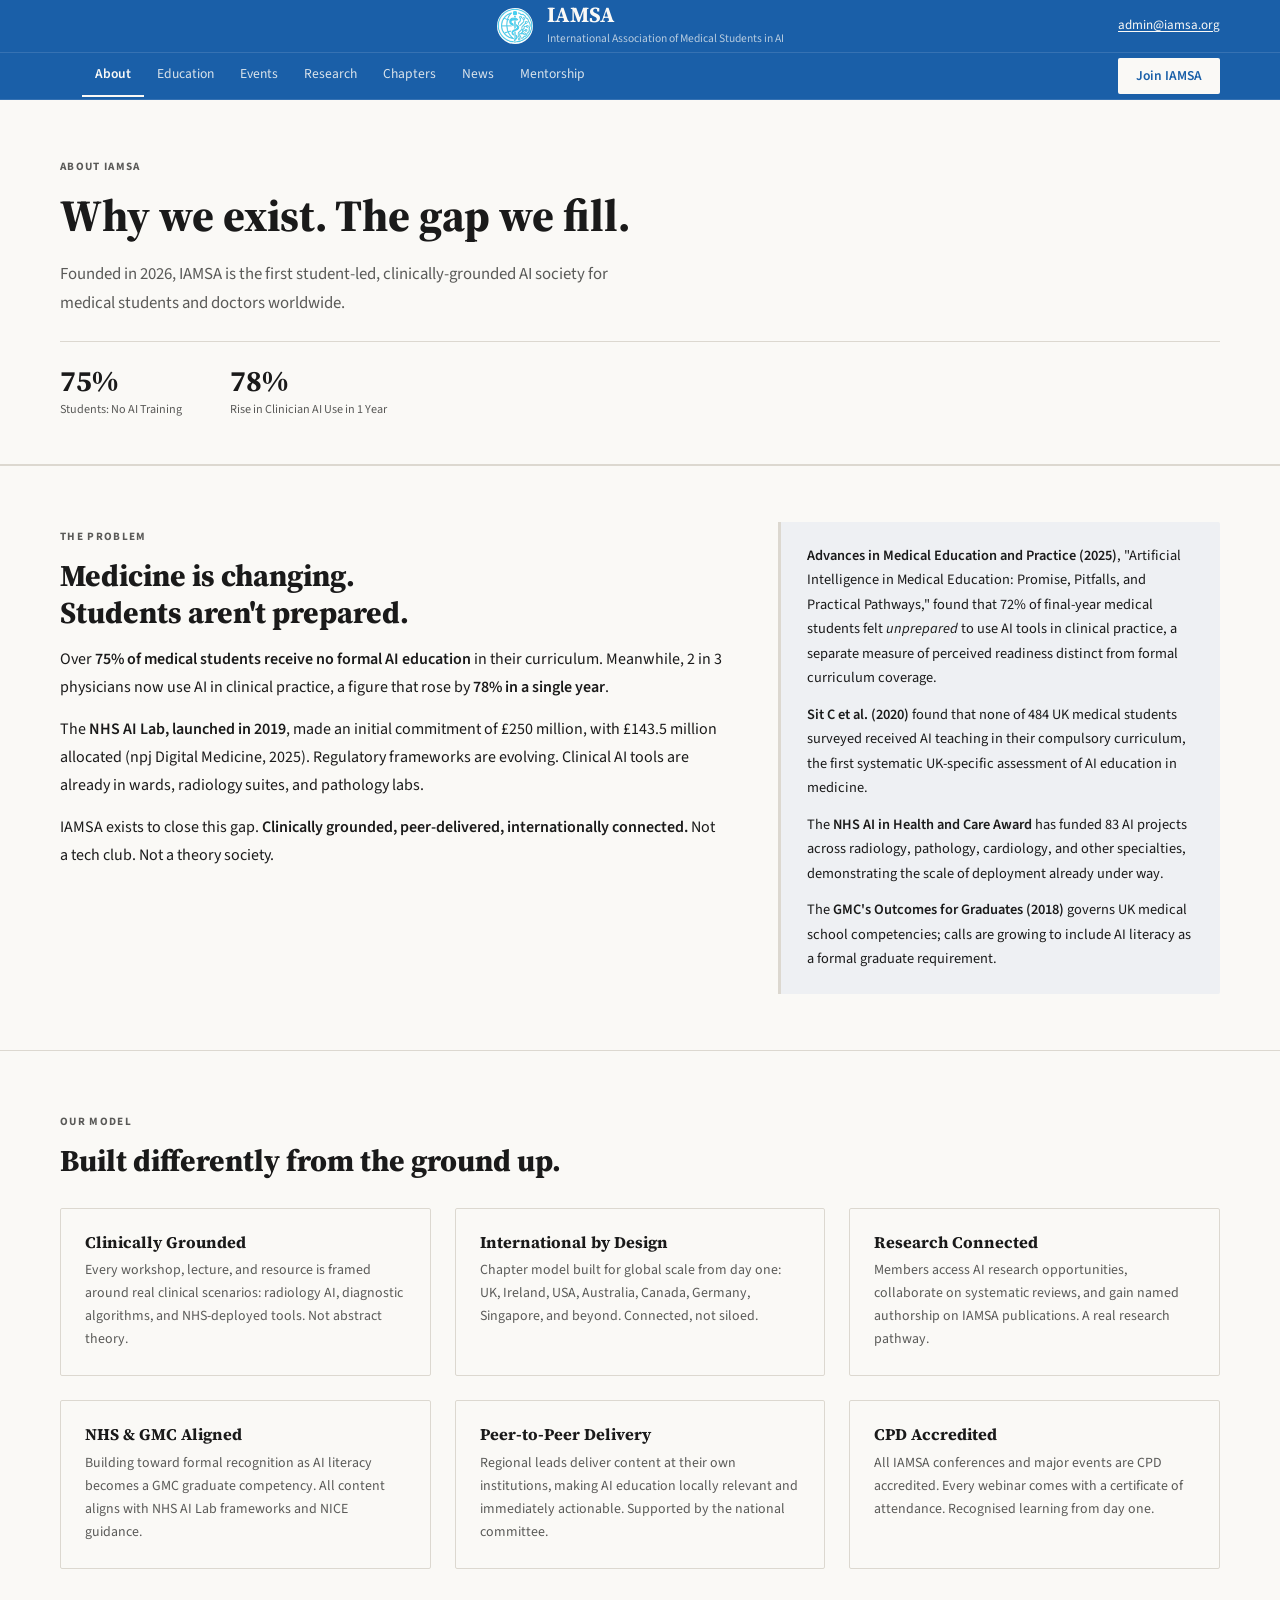
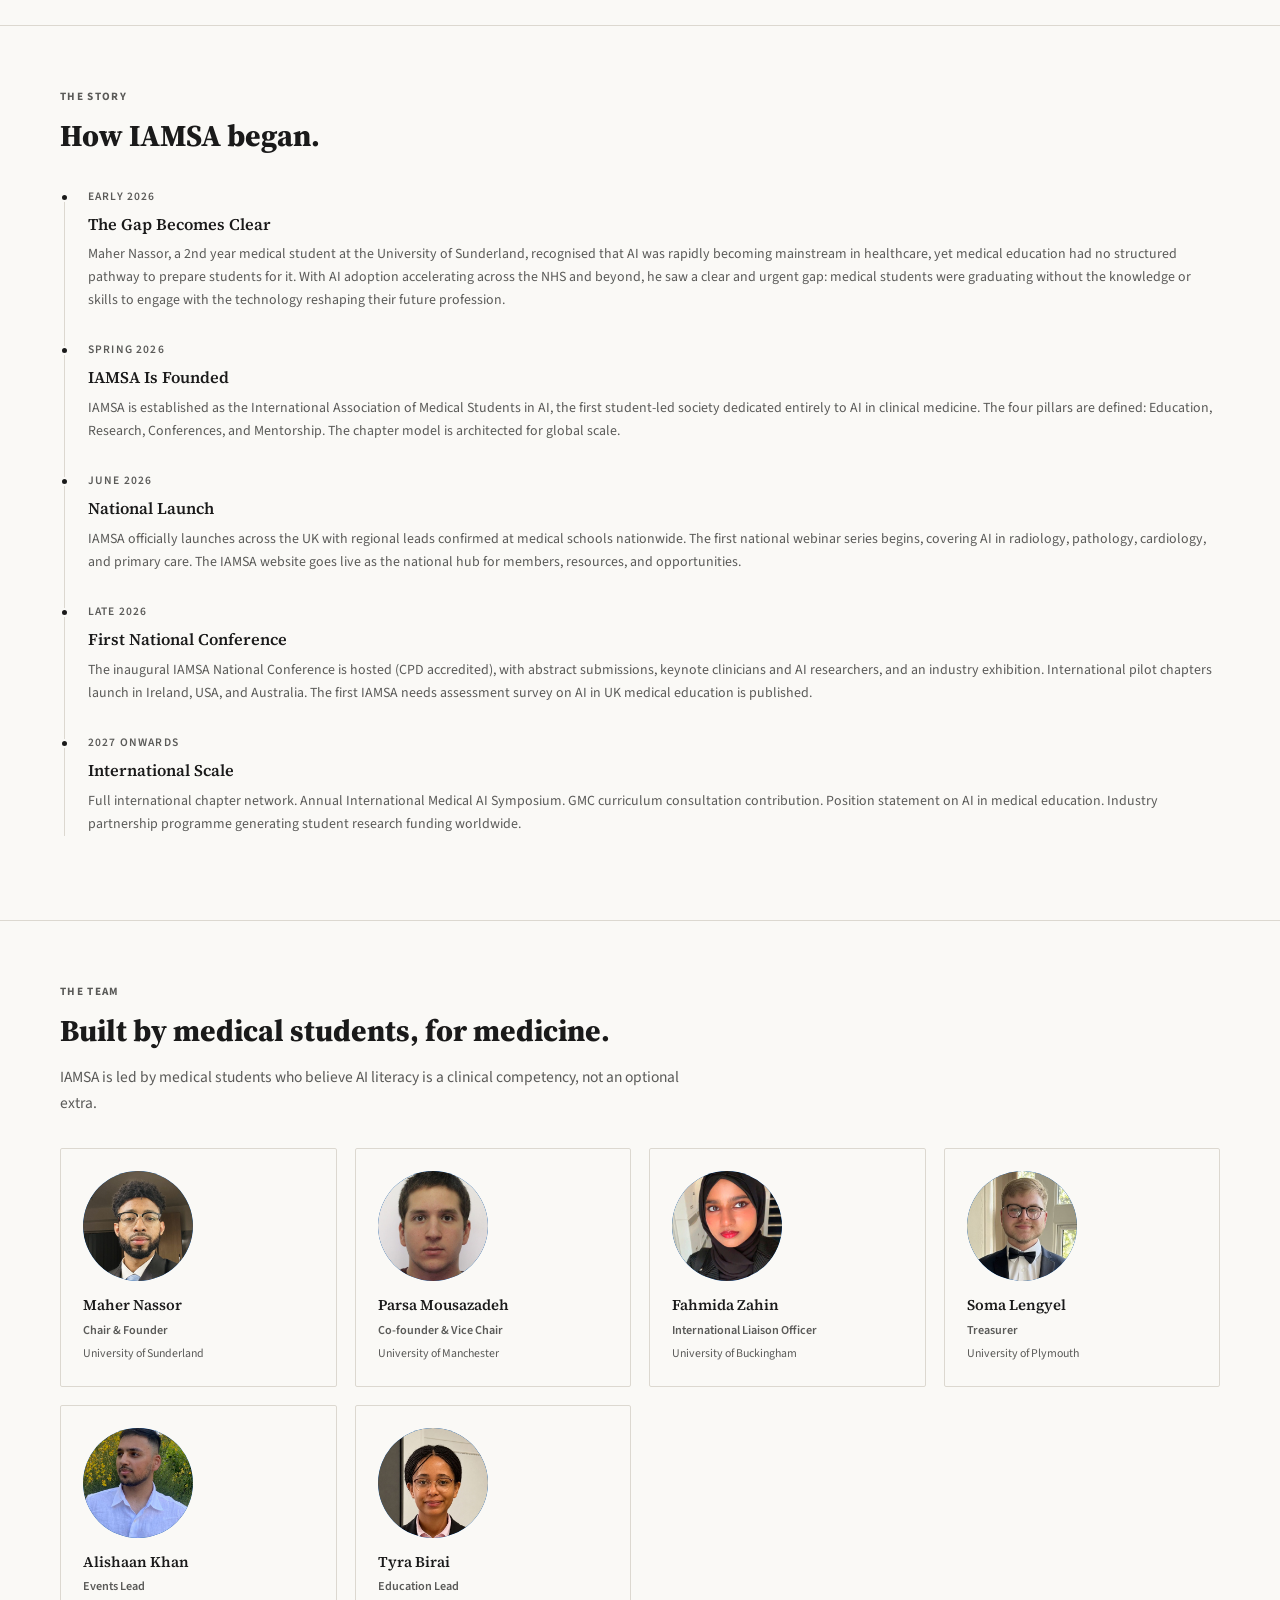
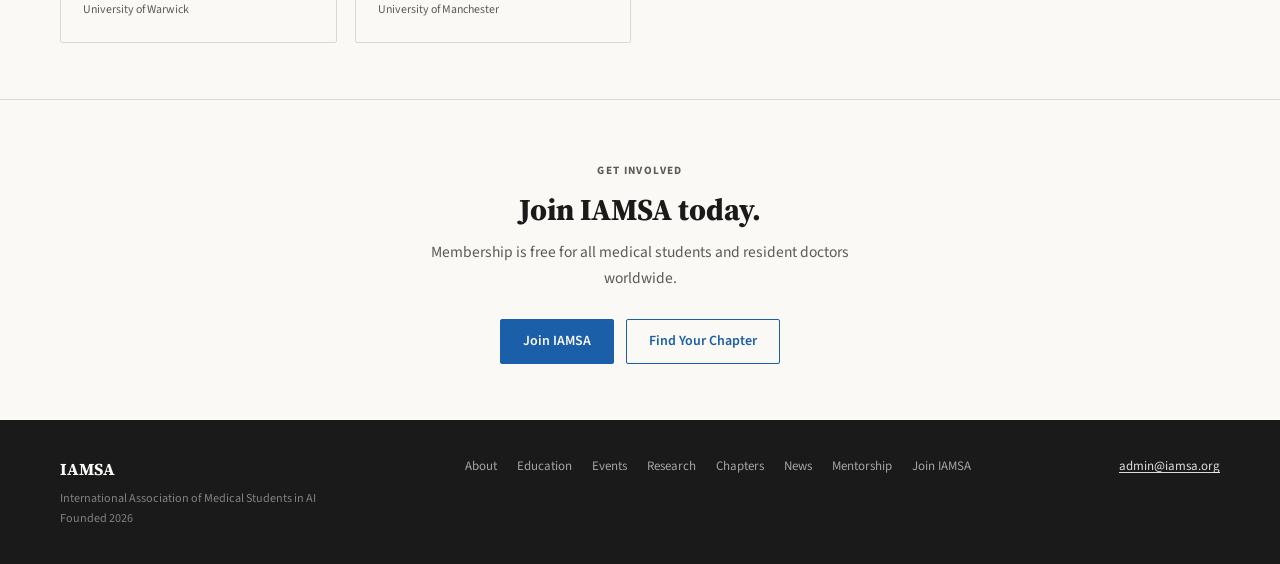
==== about.html @ 33073f00 "Trim homepage copy, remove dashes site-wide, improve heading/contrast styling Rewrite homepage hero," ====
<!DOCTYPE html>
<html lang="en">
<head>
<meta charset="UTF-8">
<meta name="viewport" content="width=device-width, initial-scale=1.0">
<title>About | IAMSA</title>
<link rel="icon" type="image/png" href="assets/iamsa-logo.png">
<link rel="stylesheet" href="style.css?v=11">
</head>
<body>

<header class="site-header">
  <div class="masthead">
    <a href="index.html" class="masthead-brand">
      <img src="assets/iamsa-logo.png" alt="IAMSA logo" class="masthead-logo">
      <div>
        <div class="masthead-name">IAMSA</div>
        <div class="masthead-full">International Association of Medical Students in AI</div>
      </div>
    </a>
    <div class="masthead-right"><a href="mailto:admin@iamsa.org">admin@iamsa.org</a></div>
    <button class="nav-toggle" aria-label="Open navigation" aria-expanded="false">&#9776;</button>
  </div>
  <nav class="site-nav">
    <ul>
      <li><a href="about.html" class="active">About</a></li>
      <li><a href="education.html">Education</a></li>
      <li><a href="events.html">Events</a></li>
      <li><a href="research.html">Research</a></li>
      <li><a href="chapters.html">Chapters</a></li>
      <li><a href="news.html">News</a></li>
      <li><a href="mentorship.html">Mentorship</a></li>
      <li class="nav-spacer"></li>
      <li><a href="join.html" class="nav-join">Join IAMSA</a></li>
    </ul>
  </nav>
</header>

<div class="page-hero">
  <span class="section-label">About IAMSA</span>
  <h1>Why we exist. The gap we fill.</h1>
  <p style="font-size:1.05rem;color:var(--muted);line-height:1.7;max-width:600px;margin-top:6px;">Founded in 2026, IAMSA is the first student-led, clinically-grounded AI society for medical students and doctors worldwide.</p>
  <div class="stat-row">
    <div class="stat-item">
      <div class="stat-number">75%</div>
      <div class="stat-label">Students: No AI Training</div>
    </div>
    <div class="stat-item">
      <div class="stat-number">78%</div>
      <div class="stat-label">Rise in Clinician AI Use in 1 Year</div>
    </div>
  </div>
</div>

<!-- THE GAP -->
<section class="surface">
  <div class="two-col">
    <div>
      <span class="section-label">The Problem</span>
      <h2>Medicine is changing.<br>Students aren't prepared.</h2>
      <p style="font-size:1rem;line-height:1.75;margin-bottom:14px;">Over <strong>75% of medical students receive no formal AI education</strong> in their curriculum. Meanwhile, 2 in 3 physicians now use AI in clinical practice, a figure that rose by <strong>78% in a single year</strong>.</p>
      <p style="font-size:1rem;line-height:1.75;margin-bottom:14px;">The <strong>NHS AI Lab, launched in 2019</strong>, made an initial commitment of £250 million, with £143.5 million allocated (npj Digital Medicine, 2025). Regulatory frameworks are evolving. Clinical AI tools are already in wards, radiology suites, and pathology labs.</p>
      <p style="font-size:1rem;line-height:1.75;">IAMSA exists to close this gap. <strong>Clinically grounded, peer-delivered, internationally connected.</strong> Not a tech club. Not a theory society.</p>
    </div>
    <div class="evidence-block">
      <p><strong>Advances in Medical Education and Practice (2025)</strong>, "Artificial Intelligence in Medical Education: Promise, Pitfalls, and Practical Pathways," found that 72% of final-year medical students felt <em>unprepared</em> to use AI tools in clinical practice, a separate measure of perceived readiness distinct from formal curriculum coverage.</p>
      <p><strong>Sit C et al. (2020)</strong> found that none of 484 UK medical students surveyed received AI teaching in their compulsory curriculum, the first systematic UK-specific assessment of AI education in medicine.</p>
      <p>The <strong>NHS AI in Health and Care Award</strong> has funded 83 AI projects across radiology, pathology, cardiology, and other specialties, demonstrating the scale of deployment already under way.</p>
      <p>The <strong>GMC's Outcomes for Graduates (2018)</strong> governs UK medical school competencies; calls are growing to include AI literacy as a formal graduate requirement.</p>
    </div>
  </div>
</section>

<!-- WHAT WE DO -->
<section>
  <span class="section-label">Our Model</span>
  <h2>Built differently from the ground up.</h2>
  <div class="grid-3" style="margin-top:28px;">
    <div class="card">
      <h3>Clinically Grounded</h3>
      <p>Every workshop, lecture, and resource is framed around real clinical scenarios: radiology AI, diagnostic algorithms, and NHS-deployed tools. Not abstract theory.</p>
    </div>
    <div class="card">
      <h3>International by Design</h3>
      <p>Chapter model built for global scale from day one: UK, Ireland, USA, Australia, Canada, Germany, Singapore, and beyond. Connected, not siloed.</p>
    </div>
    <div class="card">
      <h3>Research Connected</h3>
      <p>Members access AI research opportunities, collaborate on systematic reviews, and gain named authorship on IAMSA publications. A real research pathway.</p>
    </div>
    <div class="card">
      <h3>NHS &amp; GMC Aligned</h3>
      <p>Building toward formal recognition as AI literacy becomes a GMC graduate competency. All content aligns with NHS AI Lab frameworks and NICE guidance.</p>
    </div>
    <div class="card">
      <h3>Peer-to-Peer Delivery</h3>
      <p>Regional leads deliver content at their own institutions, making AI education locally relevant and immediately actionable. Supported by the national committee.</p>
    </div>
    <div class="card">
      <h3>CPD Accredited</h3>
      <p>All IAMSA conferences and major events are CPD accredited. Every webinar comes with a certificate of attendance. Recognised learning from day one.</p>
    </div>
  </div>
</section>

<!-- FOUNDING STORY -->
<section class="surface">
  <span class="section-label">The Story</span>
  <h2>How IAMSA began.</h2>
  <div class="timeline">
    <div class="tl-item">
      <div class="tl-date">Early 2026</div>
      <div class="tl-title">The Gap Becomes Clear</div>
      <div class="tl-desc">Maher Nassor, a 2nd year medical student at the University of Sunderland, recognised that AI was rapidly becoming mainstream in healthcare, yet medical education had no structured pathway to prepare students for it. With AI adoption accelerating across the NHS and beyond, he saw a clear and urgent gap: medical students were graduating without the knowledge or skills to engage with the technology reshaping their future profession.</div>
    </div>
    <div class="tl-item">
      <div class="tl-date">Spring 2026</div>
      <div class="tl-title">IAMSA Is Founded</div>
      <div class="tl-desc">IAMSA is established as the International Association of Medical Students in AI, the first student-led society dedicated entirely to AI in clinical medicine. The four pillars are defined: Education, Research, Conferences, and Mentorship. The chapter model is architected for global scale.</div>
    </div>
    <div class="tl-item">
      <div class="tl-date">June 2026</div>
      <div class="tl-title">National Launch</div>
      <div class="tl-desc">IAMSA officially launches across the UK with regional leads confirmed at medical schools nationwide. The first national webinar series begins, covering AI in radiology, pathology, cardiology, and primary care. The IAMSA website goes live as the national hub for members, resources, and opportunities.</div>
    </div>
    <div class="tl-item">
      <div class="tl-date">Late 2026</div>
      <div class="tl-title">First National Conference</div>
      <div class="tl-desc">The inaugural IAMSA National Conference is hosted (CPD accredited), with abstract submissions, keynote clinicians and AI researchers, and an industry exhibition. International pilot chapters launch in Ireland, USA, and Australia. The first IAMSA needs assessment survey on AI in UK medical education is published.</div>
    </div>
    <div class="tl-item">
      <div class="tl-date">2027 Onwards</div>
      <div class="tl-title">International Scale</div>
      <div class="tl-desc">Full international chapter network. Annual International Medical AI Symposium. GMC curriculum consultation contribution. Position statement on AI in medical education. Industry partnership programme generating student research funding worldwide.</div>
    </div>
  </div>
</section>

<!-- TEAM -->
<section>
  <span class="section-label">The Team</span>
  <h2>Built by medical students, for medicine.</h2>
  <p class="section-intro">IAMSA is led by medical students who believe AI literacy is a clinical competency, not an optional extra.</p>
  <div class="team-grid">
    <div class="team-card">
      <div class="team-avatar" style="overflow:hidden;padding:0;">
        <img src="images/team/maher-nassor.jpg" alt="Maher Nassor" style="width:100%;height:100%;object-fit:cover;border-radius:50%;display:block;" onerror="this.style.display='none';this.parentNode.textContent='MN';">
      </div>
      <div class="team-name">Maher Nassor</div>
      <div class="team-role">Chair &amp; Founder</div>
      <div class="team-school">University of Sunderland</div>
    </div>
    <div class="team-card">
      <div class="team-avatar" style="overflow:hidden;padding:0;">
        <img src="images/team/parsa-mousazadeh.jpg" alt="Parsa Mousazadeh" style="width:100%;height:100%;object-fit:cover;border-radius:50%;display:block;" onerror="this.style.display='none';this.parentNode.textContent='PM';">
      </div>
      <div class="team-name">Parsa Mousazadeh</div>
      <div class="team-role">Co-founder &amp; Vice Chair</div>
      <div class="team-school">University of Manchester</div>
    </div>
    <div class="team-card">
      <div class="team-avatar" style="overflow:hidden;padding:0;">
        <img src="images/team/fahmida-zahin.jpg" alt="Fahmida Zahin" style="width:100%;height:100%;object-fit:cover;border-radius:50%;display:block;" onerror="this.style.display='none';this.parentNode.textContent='FZ';">
      </div>
      <div class="team-name">Fahmida Zahin</div>
      <div class="team-role">International Liaison Officer</div>
      <div class="team-school">University of Buckingham</div>
    </div>
    <div class="team-card">
      <div class="team-avatar" style="overflow:hidden;padding:0;">
        <img src="images/team/soma-lengyel.jpg" alt="Soma Lengyel" style="width:100%;height:100%;object-fit:cover;border-radius:50%;display:block;" onerror="this.style.display='none';this.parentNode.textContent='SL';">
      </div>
      <div class="team-name">Soma Lengyel</div>
      <div class="team-role">Treasurer</div>
      <div class="team-school">University of Plymouth</div>
    </div>
    <div class="team-card">
      <div class="team-avatar" style="overflow:hidden;padding:0;">
        <img src="images/team/alishaan-khan.jpg" alt="Alishaan Khan" style="width:100%;height:100%;object-fit:cover;border-radius:50%;display:block;" onerror="this.style.display='none';this.parentNode.textContent='AK';">
      </div>
      <div class="team-name">Alishaan Khan</div>
      <div class="team-role">Events Lead</div>
      <div class="team-school">University of Warwick</div>
    </div>
    <div class="team-card">
      <div class="team-avatar" style="overflow:hidden;padding:0;">
        <img src="images/team/tyra-birai.jpg" alt="Tyra Birai" style="width:100%;height:100%;object-fit:cover;border-radius:50%;display:block;" onerror="this.style.display='none';this.parentNode.textContent='TB';">
      </div>
      <div class="team-name">Tyra Birai</div>
      <div class="team-role">Education Lead</div>
      <div class="team-school">University of Manchester</div>
    </div>
  </div>
</section>

<!-- CTA -->
<section class="surface" style="text-align:center;">
  <span class="section-label">Get Involved</span>
  <h2 style="margin-bottom:10px;">Join IAMSA today.</h2>
  <p style="color:var(--muted);margin-bottom:28px;max-width:480px;margin-left:auto;margin-right:auto;font-size:0.97rem;line-height:1.7;">Membership is free for all medical students and resident doctors worldwide.</p>
  <div style="display:flex;gap:12px;justify-content:center;flex-wrap:wrap;">
    <a href="join.html" class="btn-primary">Join IAMSA</a>
    <a href="chapters.html" class="btn-secondary">Find Your Chapter</a>
  </div>
</section>

<footer>
  <div class="footer-inner">
    <div>
      <div class="footer-brand">IAMSA</div>
      <div class="footer-sub">International Association of Medical Students in AI<br>Founded 2026</div>
    </div>
    <div class="footer-links">
      <a href="about.html">About</a>
      <a href="education.html">Education</a>
      <a href="events.html">Events</a>
      <a href="research.html">Research</a>
      <a href="chapters.html">Chapters</a>
      <a href="news.html">News</a>
      <a href="mentorship.html">Mentorship</a>
      <a href="join.html">Join IAMSA</a>
    </div>
    <div class="footer-contact"><a href="mailto:admin@iamsa.org">admin@iamsa.org</a></div>
  </div>
</footer>

<script src="main.js"></script>
</body>
</html>
---- style.css ----
@import url('https://fonts.googleapis.com/css2?family=Source+Serif+4:ital,opsz,wght@0,8..60,400;0,8..60,600;0,8..60,700;0,8..60,800;1,8..60,400&family=Source+Sans+3:ital,wght@0,300;0,400;0,600;0,700;1,400&display=swap');

:root {
  --ink:      #1a1a1a;
  --paper:    #faf9f6;
  --navy:     #1a5fa8;
  --navy-hv:  #0e2138;
  --aside:    #eef0f3;
  --rule:     #dcd8d0;
  --muted:    #5a5a58;
  --serif:    'Source Serif 4', Georgia, 'Times New Roman', serif;
  --sans:     'Source Sans 3', 'Helvetica Neue', Arial, sans-serif;
}

*, *::before, *::after { box-sizing: border-box; }
* { margin: 0; padding: 0; }

html { font-size: 16px; scroll-behavior: smooth; overflow-x: hidden; }

body {
  background: var(--paper);
  color: var(--ink);
  font-family: var(--sans);
  font-weight: 400;
  font-size: 1rem;
  line-height: 1.65;
  animation: pageFadeIn 0.25s ease both;
}

@keyframes pageFadeIn {
  from { opacity: 0.88; }
  to   { opacity: 1; }
}

/* ── TYPOGRAPHY ─────────────────────────────────────────── */
h1, h2, h3, h4 {
  font-family: var(--serif);
  font-weight: 800;
  line-height: 1.2;
  color: var(--ink);
}
h1 { font-size: clamp(1.75rem, 3.5vw, 2.8rem); margin-bottom: 18px; }
h2 { font-size: clamp(1.3rem, 2.5vw, 1.9rem); margin-bottom: 14px; }
h3 { font-size: 1.08rem; font-weight: 700; margin-bottom: 8px; }

p { line-height: 1.65; }
a { color: var(--navy); text-decoration: underline; text-underline-offset: 2px; }
a:hover { color: var(--navy-hv); }
strong { font-weight: 600; }
ul { padding-left: 1.4em; }
li { line-height: 1.65; }

/* ── HEADER ─────────────────────────────────────────────── */
.site-header {
  position: sticky;
  top: 0;
  z-index: 100;
  background: #1a5fa8;
  border-bottom: 1px solid rgba(255,255,255,0.12);
}

.masthead {
  padding: 4px 60px;
  border-bottom: 1px solid rgba(255,255,255,0.12);
  display: grid;
  grid-template-columns: 1fr auto 1fr;
  align-items: center;
  background: #1a5fa8;
}

.masthead-brand {
  grid-column: 2;
  display: flex;
  align-items: center;
  gap: 14px;
  text-decoration: none;
  color: #faf9f6;
}
.masthead-brand:hover { color: #faf9f6; }
.masthead-right { grid-column: 3; text-align: right; font-size: 0.82rem; color: rgba(250,249,246,0.75); }
.masthead-logo {
  height: 36px;
  width: 36px;
  object-fit: contain;
  background: #fff;
  border-radius: 50%;
}
.masthead-name {
  font-family: var(--serif);
  font-size: 1.35rem;
  font-weight: 700;
  color: #faf9f6;
  line-height: 1;
}
.masthead-full {
  font-size: 0.72rem;
  color: rgba(250,249,246,0.7);
  margin-top: 3px;
  font-family: var(--sans);
}
.masthead-right a { color: #faf9f6; }

/* ── NAV ────────────────────────────────────────────────── */
.site-nav { background: #1a5fa8; padding: 0 60px; }
.site-nav ul { display: flex; list-style: none; align-items: stretch; }
.nav-spacer { flex: 1; }

.site-nav ul li a {
  display: block;
  padding: 10px 13px;
  font-family: var(--sans);
  font-size: 0.85rem;
  font-weight: 400;
  color: rgba(250,249,246,0.85);
  text-decoration: none;
  border-bottom: 2px solid transparent;
  white-space: nowrap;
  transition: color 0.12s, border-color 0.12s;
}
.site-nav ul li a:hover { color: #faf9f6; border-bottom-color: #faf9f6; }
.site-nav ul li a.active { color: #faf9f6; border-bottom-color: #faf9f6; font-weight: 600; }

.nav-join {
  background: #faf9f6 !important;
  color: #1a5fa8 !important;
  margin: 5px 0 !important;
  padding: 7px 18px !important;
  border-radius: 2px !important;
  border-bottom: none !important;
  font-weight: 600 !important;
}
.nav-join:hover { background: #e2e8f0 !important; color: #1a5fa8 !important; border-bottom: none !important; }

.nav-toggle {
  display: none;
  background: none;
  border: 1px solid rgba(250,249,246,0.5);
  border-radius: 2px;
  padding: 7px 11px;
  cursor: pointer;
  font-size: 1.15rem;
  color: #faf9f6;
  line-height: 1;
  font-family: var(--sans);
}

/* ── SECTIONS ───────────────────────────────────────────── */
section { padding: 56px 60px; border-top: 1px solid var(--rule); }
.page-hero { padding: 52px 60px 44px; border-bottom: 1px solid var(--rule); }
.surface { background: var(--paper); }

/* ── HOME HERO ──────────────────────────────────────────── */
.home-hero {
  padding: 56px 60px 44px;
  background: var(--paper);
  border-bottom: 1px solid var(--rule);
}
.home-hero-inner { max-width: 640px; }
.home-hero-text {}
.home-hero-logo { flex-shrink: 0; display: flex; align-items: center; justify-content: center; }
.home-hero-logo img { width: 600px; height: 600px; object-fit: contain; }

.hero-lead {
  font-size: 1.05rem;
  color: var(--muted);
  line-height: 1.7;
  margin-bottom: 24px;
  max-width: 560px;
}
.hero-actions { display: flex; gap: 12px; flex-wrap: wrap; }

/* ── LABELS & INTROS ────────────────────────────────────── */
.section-label {
  display: inline-block;
  font-family: var(--sans);
  font-size: 0.7rem;
  font-weight: 700;
  letter-spacing: 0.12em;
  text-transform: uppercase;
  color: var(--muted);
  margin-bottom: 12px;
}
.section-intro {
  font-size: 0.97rem;
  color: var(--muted);
  line-height: 1.7;
  max-width: 620px;
  margin-top: 6px;
  margin-bottom: 32px;
}

/* ── STAT ROW ───────────────────────────────────────────── */
.stat-row {
  display: flex;
  gap: 48px;
  flex-wrap: wrap;
  padding-top: 24px;
  border-top: 1px solid var(--rule);
  margin-top: 24px;
}
.stat-number {
  font-family: var(--serif);
  font-size: 1.85rem;
  font-weight: 700;
  color: var(--ink);
  line-height: 1;
}
.stat-label {
  font-size: 0.76rem;
  color: var(--muted);
  margin-top: 4px;
}

/* ── BUTTONS ────────────────────────────────────────────── */
.btn-primary {
  display: inline-flex; align-items: center; gap: 6px;
  background: var(--navy); color: var(--paper);
  padding: 10px 22px; border-radius: 2px;
  font-family: var(--sans); font-weight: 600; font-size: 0.875rem;
  text-decoration: none; border: 1px solid var(--navy);
  transition: background 0.12s; cursor: pointer;
}
.btn-primary:hover { background: var(--navy-hv); color: var(--paper); }

.btn-secondary {
  display: inline-flex; align-items: center; gap: 6px;
  background: transparent; color: var(--navy);
  padding: 10px 22px; border-radius: 2px;
  font-family: var(--sans); font-weight: 600; font-size: 0.875rem;
  text-decoration: none; border: 1px solid var(--navy);
  transition: background 0.12s, color 0.12s; cursor: pointer;
}
.btn-secondary:hover { background: var(--navy); color: var(--paper); }

.btn-sm {
  display: inline-flex; align-items: center; gap: 5px;
  background: var(--navy); color: var(--paper);
  padding: 7px 16px; border-radius: 2px;
  font-family: var(--sans); font-weight: 600; font-size: 0.8rem;
  text-decoration: none; border: 1px solid var(--navy);
  transition: background 0.12s; cursor: pointer; white-space: nowrap;
}
.btn-sm:hover { background: var(--navy-hv); color: var(--paper); }

.btn-sm-outline {
  display: inline-flex; align-items: center; gap: 5px;
  background: transparent; color: var(--navy);
  padding: 7px 16px; border-radius: 2px;
  font-family: var(--sans); font-weight: 600; font-size: 0.8rem;
  text-decoration: none; border: 1px solid var(--navy);
  transition: background 0.12s, color 0.12s; cursor: pointer; white-space: nowrap;
}
.btn-sm-outline:hover { background: var(--navy); color: var(--paper); }

/* ── GRIDS ──────────────────────────────────────────────── */
.grid-2 { display: grid; grid-template-columns: 1fr 1fr; gap: 24px; }
.grid-3 { display: grid; grid-template-columns: repeat(3, 1fr); gap: 24px; }
.grid-4 { display: grid; grid-template-columns: repeat(4, 1fr); gap: 20px; }
.two-col { display: grid; grid-template-columns: 3fr 2fr; gap: 56px; align-items: start; }
.two-col-even { display: grid; grid-template-columns: 1fr 1fr; gap: 56px; align-items: start; }

/* ── CARDS ──────────────────────────────────────────────── */
.card {
  background: var(--paper); border: 1px solid var(--rule);
  border-radius: 2px; padding: 24px;
}
.surface .card { background: var(--paper); }
.card:hover { border-color: var(--muted); }
.card h3 { font-size: 1.02rem; margin-bottom: 7px; }
.card p { font-size: 0.87rem; color: var(--muted); line-height: 1.65; margin-top: 5px; }

/* ── PILLAR CARDS ───────────────────────────────────────── */
.pillar {
  background: var(--paper); border: 1px solid var(--rule);
  border-left: 3px solid var(--rule);
  border-radius: 0 2px 2px 0; padding: 22px 22px 22px 20px;
}
.surface .pillar { background: var(--paper); }
.pillar-number {
  font-size: 0.72rem; font-weight: 700; letter-spacing: 0.08em;
  color: var(--muted); margin-bottom: 8px; text-transform: uppercase;
}
.pillar-title { font-family: var(--serif); font-size: 1.02rem; font-weight: 700; margin-bottom: 7px; }
.pillar-desc { font-size: 0.86rem; color: var(--muted); line-height: 1.65; margin-bottom: 12px; }
.pillar-items { list-style: none; padding: 0; border-top: 1px solid var(--rule); padding-top: 10px; display: flex; flex-direction: column; gap: 5px; }
.pillar-items li { font-size: 0.82rem; color: var(--muted); display: flex; align-items: flex-start; gap: 7px; line-height: 1.5; }
.pillar-items li::before { content: '—'; color: var(--muted); flex-shrink: 0; font-size: 0.78rem; }

/* ── EVIDENCE BLOCK ─────────────────────────────────────── */
.evidence-block {
  border-left: 3px solid var(--rule);
  background: var(--aside);
  padding: 22px 26px;
  border-radius: 0 2px 2px 0;
}
.evidence-block p { font-size: 0.9rem; color: var(--ink); line-height: 1.7; margin-bottom: 12px; }
.evidence-block p:last-child { margin-bottom: 0; }

/* ── TIMELINE ───────────────────────────────────────────── */
.timeline { position: relative; padding-left: 28px; margin-top: 32px; }
.timeline::before {
  content: ''; position: absolute; left: 4px; top: 6px; bottom: 0;
  width: 1px; background: var(--rule);
}
.tl-item { position: relative; margin-bottom: 28px; }
.tl-item::before {
  content: ''; position: absolute; left: -28px; top: 6px;
  width: 9px; height: 9px; border-radius: 50%;
  background: var(--ink); border: 2px solid var(--paper);
}
.tl-date { font-size: 0.72rem; font-weight: 600; letter-spacing: 0.1em; text-transform: uppercase; color: var(--muted); margin-bottom: 5px; }
.tl-title { font-family: var(--serif); font-size: 1.02rem; font-weight: 600; margin-bottom: 6px; }
.tl-desc { font-size: 0.87rem; color: var(--muted); line-height: 1.65; }

/* ── TEAM ───────────────────────────────────────────────── */
.team-grid { display: grid; grid-template-columns: repeat(4, 1fr); gap: 18px; }
.team-card { background: var(--paper); border: 1px solid var(--rule); border-radius: 2px; padding: 22px; }
.surface .team-card { background: var(--paper); }
.team-avatar {
  width: 110px; height: 110px; border-radius: 50%; background: var(--navy);
  display: flex; align-items: center; justify-content: center;
  font-family: var(--serif); font-weight: 700; font-size: 1.3rem;
  color: var(--paper); margin-bottom: 12px; overflow: hidden;
}
.team-name { font-family: var(--serif); font-weight: 600; font-size: 0.93rem; margin-bottom: 3px; }
.team-role { font-size: 0.76rem; color: var(--muted); font-weight: 600; margin-bottom: 3px; }
.team-school { font-size: 0.74rem; color: var(--muted); }

/* ── RESOURCE ROWS ──────────────────────────────────────── */
.resource-row {
  display: flex; align-items: flex-start; gap: 14px;
  padding: 14px 18px; border: 1px solid var(--rule);
  margin-bottom: 7px; background: var(--paper); border-radius: 2px;
}
.surface .resource-row { background: var(--paper); }
.resource-row:hover { border-color: var(--muted); }
.resource-icon { font-size: 1.1rem; flex-shrink: 0; margin-top: 2px; }
.resource-name { font-weight: 600; font-size: 0.89rem; margin-bottom: 3px; line-height: 1.4; }
.resource-meta { font-size: 0.77rem; color: var(--muted); }
.resource-action {
  margin-left: auto; font-size: 0.77rem; color: var(--navy);
  text-decoration: none; font-weight: 600;
  border: 1px solid var(--rule); padding: 4px 11px;
  border-radius: 2px; white-space: nowrap; flex-shrink: 0;
  background: var(--paper); font-family: var(--sans);
}
.surface .resource-action { background: var(--paper); }
.resource-action:hover { border-color: var(--navy); background: var(--aside); color: var(--navy); }

/* ── CHAPTER CARDS ──────────────────────────────────────── */
.chapter-grid { display: grid; grid-template-columns: repeat(3, 1fr); gap: 14px; }
.chapter-card { background: var(--paper); border: 1px solid var(--rule); border-radius: 2px; padding: 18px; }
.chapter-card.active { border-left: 3px solid var(--ink); }
.chapter-card:hover { border-color: var(--muted); }
.chapter-flag { font-size: 1.3rem; margin-bottom: 7px; }
.chapter-school { font-family: var(--serif); font-weight: 600; font-size: 0.88rem; margin-bottom: 3px; }
.chapter-city { font-size: 0.76rem; color: var(--muted); margin-bottom: 8px; }
.chapter-status { font-size: 0.69rem; font-weight: 600; letter-spacing: 0.04em; }
.status-active { color: #1a5c32; }
.status-recruiting { color: var(--muted); }
.status-upcoming { color: var(--muted); }
.chapter-lead { margin-top: 7px; font-size: 0.76rem; }

/* ── INTL GRID ──────────────────────────────────────────── */
.intl-grid { display: grid; grid-template-columns: repeat(4, 1fr); gap: 14px; }
.intl-card { background: var(--paper); border: 1px solid var(--rule); border-radius: 2px; padding: 18px; }
.surface .intl-card { background: var(--paper); }
.intl-card:hover { border-color: var(--muted); }
.intl-flag { font-size: 1.5rem; margin-bottom: 8px; }
.intl-name { font-family: var(--serif); font-weight: 600; font-size: 0.88rem; margin-bottom: 3px; }
.intl-schools { font-size: 0.74rem; color: var(--muted); }

/* ── COUNTRY CARDS ──────────────────────────────────────── */
.countries-grid { display: grid; grid-template-columns: repeat(4, 1fr); gap: 14px; }
.country-card { background: var(--paper); border: 1px solid var(--rule); border-radius: 2px; padding: 18px; }
.country-card:hover { border-color: var(--muted); }
.country-flag { font-size: 1.5rem; margin-bottom: 8px; }
.country-name { font-family: var(--serif); font-weight: 600; font-size: 0.88rem; margin-bottom: 3px; }
.country-schools { font-size: 0.74rem; color: var(--muted); }

/* ── RECRUIT CARDS ──────────────────────────────────────── */
.recruitment-grid { display: grid; grid-template-columns: repeat(3, 1fr); gap: 20px; }
.recruit-card { background: var(--paper); border: 1px solid var(--rule); border-radius: 2px; padding: 22px; }
.surface .recruit-card { background: var(--paper); }
.recruit-role { font-family: var(--serif); font-weight: 600; font-size: 0.98rem; margin-bottom: 7px; }
.recruit-desc { font-size: 0.86rem; color: var(--muted); line-height: 1.65; margin-bottom: 12px; }
.recruit-reqs { list-style: none; padding: 0; border-top: 1px solid var(--rule); padding-top: 10px; display: flex; flex-direction: column; gap: 5px; }
.recruit-reqs li { font-size: 0.8rem; color: var(--muted); display: flex; align-items: flex-start; gap: 7px; line-height: 1.5; }
.recruit-reqs li::before { content: '✓'; color: #1a5c32; font-weight: 700; flex-shrink: 0; }

/* ── EVENT CARDS ────────────────────────────────────────── */
.event-card {
  display: grid; grid-template-columns: 110px 1fr auto; gap: 22px;
  align-items: start; padding: 22px; border: 1px solid var(--rule);
  margin-bottom: 10px; background: var(--paper); border-radius: 2px;
}
.surface .event-card { background: var(--paper); }
.event-card:hover { border-color: var(--muted); }
.event-date-block {
  text-align: center; padding: 11px; border: 1px solid var(--rule);
  border-radius: 2px; background: var(--paper);
}
.event-month { font-size: 0.67rem; letter-spacing: 0.1em; text-transform: uppercase; color: var(--muted); font-weight: 600; }
.event-day { font-family: var(--serif); font-size: 1.85rem; font-weight: 700; line-height: 1; }
.event-year { font-size: 0.67rem; color: var(--muted); }
.event-type { font-size: 0.69rem; letter-spacing: 0.08em; text-transform: uppercase; color: var(--muted); font-weight: 600; margin-bottom: 5px; }
.event-title { font-family: var(--serif); font-weight: 600; font-size: 0.98rem; margin-bottom: 5px; }
.event-desc { font-size: 0.86rem; color: var(--muted); line-height: 1.65; margin-bottom: 10px; }
.event-meta { font-size: 0.77rem; color: var(--muted); display: flex; gap: 14px; flex-wrap: wrap; }
.event-actions { display: flex; flex-direction: column; gap: 8px; }

/* ── CONFERENCE BOX ─────────────────────────────────────── */
.conference-box {
  border: 1px solid var(--rule); border-left: 4px solid var(--rule);
  padding: 28px 32px; background: var(--aside);
  border-radius: 0 2px 2px 0;
  display: grid; grid-template-columns: 1fr auto; gap: 28px; align-items: start;
  margin-top: 32px;
}
.conf-label {
  font-size: 0.69rem; font-weight: 600; letter-spacing: 0.1em;
  text-transform: uppercase; color: var(--muted); margin-bottom: 9px; display: block;
}
.conf-title { font-family: var(--serif); font-size: 1.35rem; font-weight: 700; margin-bottom: 11px; }
.conf-meta { font-size: 0.87rem; color: var(--muted); line-height: 1.75; }
.conf-meta strong { color: var(--ink); }
.conf-actions { display: flex; flex-direction: column; gap: 9px; align-items: flex-start; }

/* ── STEP GRIDS ─────────────────────────────────────────── */
.step-grid { display: grid; grid-template-columns: repeat(4, 1fr); gap: 18px; }
.step { background: var(--paper); border: 1px solid var(--rule); border-radius: 2px; padding: 22px; }
.surface .step { background: var(--paper); }
.step-num { font-family: var(--serif); font-size: 1.4rem; font-weight: 700; color: var(--ink); margin-bottom: 9px; }
.step h3 { font-size: 0.93rem; margin-bottom: 6px; }
.step p { font-size: 0.84rem; color: var(--muted); line-height: 1.65; margin-top: 5px; }

.how-grid { display: grid; grid-template-columns: repeat(4, 1fr); gap: 18px; }
.how-step { background: var(--paper); border: 1px solid var(--rule); border-radius: 2px; padding: 22px; }
.surface .how-step { background: var(--paper); }
.step-label { font-family: var(--serif); font-weight: 600; font-size: 0.93rem; margin-bottom: 6px; }
.step-desc { font-size: 0.84rem; color: var(--muted); line-height: 1.65; }

/* ── MENTEE CARDS ───────────────────────────────────────── */
.mentee-grid { display: grid; grid-template-columns: repeat(3, 1fr); gap: 20px; }
.mentee-card { background: var(--paper); border: 1px solid var(--rule); border-left: 3px solid var(--rule); border-radius: 0 2px 2px 0; padding: 22px; }
.surface .mentee-card { background: var(--paper); }
.mentee-icon { font-size: 1.5rem; margin-bottom: 10px; }
.mentee-card p { font-size: 0.87rem; color: var(--muted); line-height: 1.65; margin-top: 5px; }

/* ── CRITERIA GRIDS ─────────────────────────────────────── */
.criteria-grid { display: grid; grid-template-columns: 1fr 1fr; gap: 22px; }
.criteria-box { background: var(--paper); border: 1px solid var(--rule); border-radius: 2px; padding: 22px; }
.surface .criteria-box { background: var(--paper); }
.criteria-list { list-style: none; padding: 0; display: flex; flex-direction: column; gap: 7px; margin-top: 10px; }
.criteria-list li { font-size: 0.86rem; color: var(--muted); display: flex; align-items: flex-start; gap: 7px; line-height: 1.5; }
.criteria-list li::before { content: '✓'; color: #1a5c32; font-weight: 700; flex-shrink: 0; }

/* ── MENTOR CARDS ───────────────────────────────────────── */
.mentor-grid { display: grid; grid-template-columns: repeat(4, 1fr); gap: 18px; }
.mentor-card { background: var(--paper); border: 1px solid var(--rule); border-radius: 2px; padding: 20px; }
.surface .mentor-card { background: var(--paper); }
.mentor-avatar { width: 44px; height: 44px; border-radius: 50%; background: var(--paper); border: 1px solid var(--rule); display: flex; align-items: center; justify-content: center; font-size: 1.3rem; margin-bottom: 10px; }
.mentor-name { font-family: var(--serif); font-weight: 600; font-size: 0.88rem; margin-bottom: 3px; }
.mentor-role { font-size: 0.74rem; color: var(--muted); font-weight: 600; margin-bottom: 3px; }
.mentor-spec { font-size: 0.72rem; color: var(--muted); }

/* ── BLOG / NEWS ────────────────────────────────────────── */
.blog-grid { display: grid; grid-template-columns: repeat(3, 1fr); gap: 18px; }
.blog-card { background: var(--paper); border: 1px solid var(--rule); border-radius: 2px; overflow: hidden; }
.surface .blog-card { background: var(--paper); }
.blog-card:hover { border-color: var(--muted); }
.blog-img { height: 130px; background: var(--paper); display: flex; align-items: center; justify-content: center; font-size: 2.2rem; border-bottom: 1px solid var(--rule); }
.blog-body { padding: 18px; }
.blog-tag { font-size: 0.69rem; letter-spacing: 0.08em; text-transform: uppercase; color: var(--muted); font-weight: 600; margin-bottom: 7px; }
.blog-date { font-size: 0.74rem; color: var(--muted); margin-top: 9px; }
.blog-excerpt { font-size: 0.84rem; color: var(--muted); line-height: 1.65; margin-top: 5px; }

/* ── NEWSLETTER ROWS ────────────────────────────────────── */
.newsletter-row {
  display: flex; align-items: center; gap: 18px;
  padding: 14px 18px; border: 1px solid var(--rule);
  margin-bottom: 7px; background: var(--paper); border-radius: 2px;
}
.surface .newsletter-row { background: var(--paper); }
.newsletter-row:hover { border-color: var(--muted); }
.nl-month { font-family: var(--serif); font-weight: 600; font-size: 0.9rem; margin-bottom: 3px; }
.nl-meta { font-size: 0.77rem; color: var(--muted); }

/* ── PRESS ROWS ─────────────────────────────────────────── */
.press-row {
  display: flex; align-items: center; gap: 14px;
  padding: 14px 18px; border: 1px solid var(--rule);
  margin-bottom: 7px; background: var(--paper); border-radius: 2px;
}
.surface .press-row { background: var(--paper); }
.press-row:hover { border-color: var(--muted); }
.press-logo {
  font-family: var(--sans); font-weight: 700; font-size: 0.76rem;
  color: var(--ink); background: var(--paper); border: 1px solid var(--rule);
  padding: 4px 9px; border-radius: 2px; flex-shrink: 0; min-width: 96px; text-align: center;
}
.press-title { font-family: var(--serif); font-weight: 600; font-size: 0.88rem; margin-bottom: 3px; }
.press-meta { font-size: 0.74rem; color: var(--muted); }

/* ── OPPORTUNITY CARDS ──────────────────────────────────── */
.opportunity-card {
  background: var(--paper); border: 1px solid var(--rule);
  border-radius: 2px; padding: 26px; margin-bottom: 14px;
  display: grid; grid-template-columns: 1fr auto; gap: 18px; align-items: start;
}
.surface .opportunity-card { background: var(--paper); }
.opportunity-card:hover { border-color: var(--muted); }
.opp-type { font-size: 0.69rem; font-weight: 600; letter-spacing: 0.1em; text-transform: uppercase; color: var(--muted); margin-bottom: 5px; }
.opp-title { font-family: var(--serif); font-weight: 600; font-size: 0.98rem; margin-bottom: 5px; }
.opp-desc { font-size: 0.86rem; color: var(--muted); line-height: 1.65; margin-bottom: 10px; }
.opp-reqs { list-style: none; padding: 0; border-top: 1px solid var(--rule); padding-top: 9px; margin-top: 6px; display: flex; flex-direction: column; gap: 5px; }
.opp-reqs li { font-size: 0.79rem; color: var(--muted); display: flex; align-items: flex-start; gap: 7px; line-height: 1.5; }
.opp-reqs li::before { content: '✓'; color: #1a5c32; font-weight: 700; flex-shrink: 0; }

/* ── CURRICULUM PILLARS ─────────────────────────────────── */
.curriculum-pillar {
  background: var(--paper); border: 1px solid var(--rule);
  border-left: 3px solid var(--rule); border-radius: 0 2px 2px 0; padding: 22px;
}
.surface .curriculum-pillar { background: var(--paper); }
.pillar-num { font-size: 0.72rem; font-weight: 700; letter-spacing: 0.08em; text-transform: uppercase; color: var(--muted); margin-bottom: 8px; }
.pillar-list { list-style: none; padding: 0; border-top: 1px solid var(--rule); padding-top: 9px; margin-top: 9px; display: flex; flex-direction: column; gap: 5px; }
.pillar-list li { font-size: 0.82rem; color: var(--muted); display: flex; align-items: flex-start; gap: 7px; line-height: 1.5; }
.pillar-list li::before { content: '—'; color: var(--muted); flex-shrink: 0; }

/* ── MAP PLACEHOLDER ────────────────────────────────────── */
.map-placeholder {
  background: var(--paper); border: 1px solid var(--rule);
  border-radius: 2px; height: 280px;
  display: flex; flex-direction: column; align-items: center;
  justify-content: center; gap: 6px; text-align: center; margin-top: 32px;
}
.surface .map-placeholder { background: var(--paper); }

/* ── EMPTY STATES ───────────────────────────────────────── */
.empty-state {
  background: var(--paper); border: 1px solid var(--rule);
  padding: 44px; text-align: center; border-radius: 2px;
}
.surface .empty-state { background: var(--paper); }
.empty-state h3 { font-family: var(--serif); font-size: 1.02rem; margin-bottom: 6px; }
.empty-state p { font-size: 0.86rem; color: var(--muted); max-width: 400px; margin: 0 auto 22px; line-height: 1.7; }

/* ── CTA BOXES ──────────────────────────────────────────── */
.cta-box, .found-box, .subscribe-box {
  border: 1px solid var(--rule); background: var(--aside);
  padding: 28px 32px; border-radius: 2px; text-align: center;
}
.cta-box h3, .found-box h3, .subscribe-box h3 { font-family: var(--serif); font-size: 1.15rem; margin-bottom: 9px; }
.cta-box p, .found-box p, .subscribe-box p { font-size: 0.88rem; color: var(--muted); max-width: 460px; margin: 0 auto 22px; line-height: 1.7; }
.subscribe-box { margin-top: 28px; }

/* ── JOIN PAGE ──────────────────────────────────────────── */
.free-badge {
  display: inline-flex; align-items: center; gap: 7px;
  background: #eaf4ee; border: 1px solid #2a7a4b; color: #1a5c32;
  padding: 5px 13px; border-radius: 2px;
  font-size: 0.79rem; font-weight: 600; margin-bottom: 18px;
  font-family: var(--sans);
}
.why-grid { display: grid; grid-template-columns: repeat(3, 1fr); gap: 18px; }
.why-card { background: var(--paper); border: 1px solid var(--rule); border-radius: 2px; padding: 20px; }
.surface .why-card { background: var(--paper); }
.why-icon { font-size: 1.4rem; margin-bottom: 9px; }
.why-card h3 { font-size: 0.93rem; margin-bottom: 5px; }
.why-card p { font-size: 0.84rem; color: var(--muted); line-height: 1.65; margin-top: 4px; }

.roles-grid { display: grid; grid-template-columns: repeat(3, 1fr); gap: 14px; }
.role-card { background: var(--paper); border: 1px solid var(--rule); border-radius: 2px; padding: 18px; }
.surface .role-card { background: var(--paper); }
.role-icon { font-size: 1.2rem; margin-bottom: 7px; }
.role-time { font-size: 0.68rem; font-weight: 600; letter-spacing: 0.08em; text-transform: uppercase; color: var(--muted); margin-bottom: 5px; }
.role-title { font-family: var(--serif); font-weight: 600; font-size: 0.9rem; margin-bottom: 5px; }
.role-desc { font-size: 0.81rem; color: var(--muted); line-height: 1.6; }

.tab-nav { display: flex; border: 1px solid var(--rule); border-radius: 2px; overflow: hidden; margin-bottom: 22px; }
.tab-btn {
  flex: 1; padding: 10px 12px; background: var(--paper); border: none;
  border-right: 1px solid var(--rule); color: var(--muted);
  font-family: var(--sans); font-size: 0.81rem; font-weight: 600;
  cursor: pointer; transition: background 0.12s, color 0.12s;
}
.tab-btn:last-child { border-right: none; }
.tab-btn.active { background: var(--navy); color: var(--paper); }
.tab-btn:hover:not(.active) { color: var(--navy); background: var(--aside); }
.tab-panes { position: relative; }
.tab-pane { display: block; position: absolute; left: 0; top: 0; width: 100%; clip-path: inset(0 0 100% 0); pointer-events: none; }
.tab-pane.active { position: relative; clip-path: none; pointer-events: auto; }

.form-wrap { background: var(--paper); border: 1px solid var(--rule); border-radius: 2px; overflow: hidden; }
.info-box { background: var(--paper); border: 1px solid var(--rule); border-radius: 2px; padding: 22px; margin-bottom: 18px; }
.surface .info-box { background: var(--paper); }
.info-box p { font-size: 0.86rem; color: var(--muted); line-height: 1.65; margin-top: 5px; }

.contact-row { display: flex; gap: 20px; justify-content: center; flex-wrap: wrap; }
.contact-item { display: flex; align-items: center; gap: 7px; font-size: 0.88rem; color: var(--muted); }
.contact-item a { color: var(--navy); }

.cta-strip { text-align: center; padding: 56px 60px; }
.cta-strip p { font-size: 1rem; color: var(--muted); max-width: 480px; margin: 8px auto 28px; line-height: 1.7; }

/* ── FOOTER ─────────────────────────────────────────────── */
footer { background: var(--ink); color: var(--paper); padding: 36px 60px; }
.footer-inner { display: flex; justify-content: space-between; align-items: flex-start; gap: 32px; flex-wrap: wrap; }
.footer-brand { font-family: var(--serif); font-size: 1.05rem; font-weight: 700; color: var(--paper); margin-bottom: 5px; }
.footer-sub { font-size: 0.76rem; color: rgba(255,255,255,0.45); line-height: 1.6; max-width: 280px; }
.footer-links { display: flex; gap: 20px; flex-wrap: wrap; align-items: center; }
.footer-links a { color: rgba(255,255,255,0.6); text-decoration: none; font-size: 0.81rem; }
.footer-links a:hover { color: var(--paper); }
.footer-contact { font-size: 0.81rem; color: rgba(255,255,255,0.6); }
.footer-contact a { color: rgba(255,255,255,0.85); }

/* ── MOBILE ─────────────────────────────────────────────── */
@media (max-width: 768px) {
  .masthead { padding: 14px 20px; display: flex; justify-content: space-between; align-items: center; }
  .masthead-right { display: none; }
  .masthead-logo { height: 48px; width: 48px; padding: 0; }
  .nav-toggle { display: block; }

  .site-nav { display: none; border-top: 1px solid var(--rule); }
  .site-nav.open { display: block; }
  .site-nav ul { flex-direction: column; padding: 4px 20px 12px; overflow-x: visible; }
  .nav-spacer { display: none; }
  .site-nav ul li a { padding: 12px 0; border-bottom: 1px solid var(--rule) !important; border-bottom-color: var(--rule) !important; }
  .site-nav ul li:last-child a { border-bottom: none !important; }
  .nav-join { margin: 8px 0 !important; display: inline-block !important; }

  section, .page-hero, .home-hero, .cta-strip { padding: 38px 20px; }

  .home-hero-inner { flex-direction: column; gap: 20px; }
  .home-hero-logo img { width: 240px; height: 240px; }
  h1 { font-size: clamp(1.45rem, 6vw, 1.9rem); }
  h2 { font-size: clamp(1.18rem, 4.5vw, 1.5rem); }
  .hero-lead { font-size: 0.94rem; }
  .hero-actions { flex-direction: column; }
  .btn-primary, .btn-secondary { width: 100%; justify-content: center; }

  .stat-row { gap: 18px; }
  .stat-item { flex: 0 0 calc(50% - 9px); }

  .two-col, .two-col-even, .grid-2, .criteria-grid { grid-template-columns: 1fr; gap: 20px; }
  .grid-3, .blog-grid, .why-grid, .mentee-grid, .recruitment-grid { grid-template-columns: 1fr; gap: 12px; }
  .grid-4, .step-grid, .how-grid, .team-grid, .mentor-grid { grid-template-columns: 1fr 1fr; gap: 10px; }
  .chapter-grid { grid-template-columns: 1fr 1fr; gap: 10px; }
  .intl-grid, .countries-grid { grid-template-columns: 1fr 1fr; gap: 10px; }
  .roles-grid { grid-template-columns: 1fr; gap: 10px; }

  .event-card { grid-template-columns: 1fr; gap: 14px; }
  .conference-box { grid-template-columns: 1fr; gap: 18px; }
  .conf-actions { flex-direction: row; flex-wrap: wrap; }
  .opportunity-card { grid-template-columns: 1fr; gap: 14px; }

  .tab-nav { flex-direction: column; }
  .tab-btn { border-right: none; border-bottom: 1px solid var(--rule); }
  .tab-btn:last-child { border-bottom: none; }

  footer { padding: 28px 20px; }
  .footer-inner { flex-direction: column; gap: 20px; }
  .map-placeholder { height: 200px; }
  .btn-sm, .btn-sm-outline { width: 100%; justify-content: center; }
}

@media (max-width: 480px) {
  .grid-4, .step-grid, .how-grid, .team-grid, .mentor-grid { grid-template-columns: 1fr; }
  .chapter-grid { grid-template-columns: 1fr; }
  .conf-actions { flex-direction: column; }
}

/* ── INTERACTIVE CHAPTER MAP ────────────────────────────── */
.chapter-map {
  display: grid; grid-template-columns: 1.35fr 1fr; gap: 28px;
  align-items: start; margin-top: 32px;
}
.chapter-map__figure {
  background: var(--paper); border: 1px solid var(--rule);
  border-radius: 2px; padding: 18px 12px 12px;
}
.uk-map { width: 100%; height: auto; display: block; max-height: 560px; }

.mapland { fill: #e4eaf1; stroke: #b9c6d6; stroke-width: 1.6; stroke-linejoin: round; }
.mapland-ie { fill: #ecebe6; stroke: var(--rule); }

.pin { cursor: pointer; outline: none; }
.pin-halo { fill: transparent; }
.pin-dot { stroke-width: 2.4; transition: r .12s ease, fill .12s ease; }
.pin-active  .pin-dot { fill: #1a5c32; stroke: #123f22; }
.pin-open    .pin-dot { fill: var(--paper); stroke: #6d7a88; stroke-dasharray: 3.2 2.6; }
.pin-label {
  font-family: var(--sans); font-size: 21px; font-weight: 600;
  fill: var(--ink); paint-order: stroke;
  stroke: var(--paper); stroke-width: 5px; stroke-linejoin: round;
  pointer-events: none;
}
.pin:hover .pin-dot, .pin:focus-visible .pin-dot { r: 11; }
.pin-open:hover .pin-dot, .pin-open:focus-visible .pin-dot { fill: #d7e2ee; stroke: #1a5fa8; }
.pin:focus-visible .pin-halo { fill: rgba(26,95,168,0.16); }
.pin.is-selected .pin-dot { r: 12; fill: #1a5fa8; stroke: #0e2138; stroke-dasharray: none; }
.pin.is-selected .pin-label { fill: #0e2138; font-weight: 700; }

.map-legend {
  list-style: none; padding: 0; margin: 6px 0 0;
  display: flex; gap: 20px; flex-wrap: wrap; justify-content: center;
  font-size: 0.76rem; color: var(--muted);
}
.map-legend li { display: flex; align-items: center; gap: 7px; line-height: 1.4; }
.lg { width: 11px; height: 11px; border-radius: 50%; flex: 0 0 auto; }
.lg-active { background: #1a5c32; }
.lg-open { background: var(--paper); border: 2px dashed #6d7a88; }

.chapter-map__panel {
  background: var(--aside); border: 1px solid var(--rule);
  border-radius: 2px; padding: 26px 24px; position: sticky; top: 118px;
}
.mp-stat { margin-bottom: 16px; }
.mp-stat strong {
  display: block; font-family: var(--serif); font-size: 2rem;
  font-weight: 700; line-height: 1.1; color: var(--ink);
}
.mp-stat span { font-size: 0.78rem; color: var(--muted); letter-spacing: 0.02em; }
.mp-hint {
  font-size: 0.84rem; color: var(--muted); line-height: 1.65;
  margin: 18px 0 20px; padding-top: 16px; border-top: 1px solid var(--rule);
}
.mp-region {
  display: block; font-size: 0.68rem; font-weight: 700; letter-spacing: 0.09em;
  text-transform: uppercase; color: var(--muted); margin-bottom: 6px;
}
.mp-detail h3 { font-family: var(--serif); font-size: 1.45rem; margin-bottom: 12px; }
.mp-schools { list-style: none; padding: 0; margin: 0 0 14px; }
.mp-schools li {
  font-size: 0.86rem; line-height: 1.5; padding: 7px 0;
  border-bottom: 1px solid var(--rule);
}
.mp-schools li:last-child { border-bottom: none; }
.mp-status { font-size: 0.74rem; font-weight: 600; letter-spacing: 0.04em; margin-bottom: 18px; }
.mp-status.is-active { color: #1a5c32; }
.mp-status.is-open { color: var(--muted); }
.mp-back {
  display: block; margin-top: 14px; padding: 0; background: none; border: none;
  font-family: var(--sans); font-size: 0.78rem; color: var(--navy);
  cursor: pointer; text-decoration: underline; text-underline-offset: 2px;
}
.mp-back:hover { color: var(--navy-hv); }

@media (max-width: 900px) {
  .chapter-map { grid-template-columns: 1fr; gap: 18px; }
  .chapter-map__panel { position: static; }
  .uk-map { max-height: 460px; }
  .pin-label { font-size: 25px; }
}
.mp-lead {
  background: var(--paper); border: 1px solid var(--rule);
  border-radius: 2px; padding: 11px 13px; margin-bottom: 16px;
}
.mp-lead__role {
  display: block; font-size: 0.64rem; font-weight: 700; letter-spacing: 0.09em;
  text-transform: uppercase; color: var(--muted); margin-bottom: 3px;
}
.mp-lead strong { font-family: var(--serif); font-size: 0.95rem; font-weight: 600; line-height: 1.35; }

/* ── WORLD MAP ──────────────────────────────────────────── */
.world-map { grid-template-columns: 1.7fr 1fr; }
.world-svg { width: 100%; height: auto; display: block; }
.wland {
  fill: #e4eaf1; stroke: #b9c6d6; stroke-width: 1.1;
  stroke-linejoin: round; fill-rule: evenodd;
}
.wpin { cursor: pointer; outline: none; }
.wpin-dot { fill: #1a5c32; stroke: #123f22; stroke-width: 2; transition: r .12s ease; }
.wpin-leader { stroke: #6d7a88; stroke-width: 1.4; }
.wpin-label {
  font-family: var(--sans); font-size: 22px; font-weight: 600; fill: var(--ink);
  paint-order: stroke; stroke: var(--paper); stroke-width: 5px;
  stroke-linejoin: round; pointer-events: none;
}
.wpin:hover .wpin-dot, .wpin:focus-visible .wpin-dot { r: 10; }
.wpin.is-selected .wpin-dot { r: 11; fill: #1a5fa8; stroke: #0e2138; }
.wpin.is-selected .wpin-label { fill: #0e2138; font-weight: 700; }

.mp-reps { list-style: none; padding: 0; margin: 0 0 20px; }
.mp-reps li { padding: 9px 0; border-bottom: 1px solid var(--rule); }
.mp-reps li:last-child { border-bottom: none; }
.mp-reps strong {
  display: block; font-family: var(--serif); font-size: 0.92rem;
  font-weight: 600; line-height: 1.35;
}
.mp-reps span { display: block; font-size: 0.76rem; color: var(--muted); line-height: 1.5; }
.intl-card.active { border-left: 3px solid #1a5c32; }
.intl-card .intl-name { font-family: var(--serif); font-weight: 600; font-size: 0.9rem; }
.intl-card .intl-schools { font-size: 0.76rem; color: var(--muted); margin-top: 4px; }

@media (max-width: 900px) {
  .world-map { grid-template-columns: 1fr; }
  .wpin-label { font-size: 26px; }
}
@media (max-width: 480px) { .intl-grid { grid-template-columns: repeat(2, 1fr); } }


/* ══ MAP: COLOUR, MOTION, ZOOM ═══════════════════════════ */
.chapter-map__figure { position: relative; overflow: hidden; padding: 0; border-radius: 3px; }
.uk-map, .world-svg { touch-action: pan-y; cursor: grab; --z: 1; }
.uk-map.is-panning, .world-svg.is-panning { cursor: grabbing; }
.uk-map.is-zoomed, .world-svg.is-zoomed { touch-action: none; }

/* ── land & sea ── */
.mapland { fill: url(#ukLand); stroke: #6d9d9a; stroke-width: 1.5; }
.mapland-ie { fill: #eceae3; stroke: #cfcabf; }
.wland { fill: url(#wLand); stroke: #7aa5a1; stroke-width: 1.1; }
.sea { pointer-events: none; }

/* ── pins ── */
.pin-active .pin-dot, .wpin-dot { fill: #157347; stroke: #0c4a2d; }
.pin-open .pin-dot { fill: #fff7ed; stroke: #c2410c; stroke-dasharray: 3.2 2.6; }
.pin-dot, .wpin-dot {
  stroke-width: calc(2.4px / var(--z));
  r: calc(8px / var(--z));
  transform-box: fill-box; transform-origin: center;
  animation: pinDrop .55s cubic-bezier(.34,1.5,.64,1) both;
  transition: fill .15s ease;
}
.wpin-dot { r: calc(7px / var(--z)); stroke-width: calc(2px / var(--z)); }
.pin:hover .pin-dot, .pin:focus-visible .pin-dot { r: calc(11px / var(--z)); }
.wpin:hover .wpin-dot, .wpin:focus-visible .wpin-dot { r: calc(10px / var(--z)); }
.pin-open:hover .pin-dot { fill: #fdba74; stroke: #9a3412; }
.pin.is-selected .pin-dot { r: calc(12px / var(--z)); fill: #1a5fa8; stroke: #0e2138; stroke-dasharray: none; }
.wpin.is-selected .wpin-dot { r: calc(11px / var(--z)); fill: #1a5fa8; stroke: #0e2138; }

.pin-label, .wpin-label {
  font-size: calc(21px / var(--z));
  stroke-width: calc(5px / var(--z));
  animation: pinFade .55s ease both;
}
.wpin-label { font-size: calc(22px / var(--z)); }
.wpin-leader { stroke-width: calc(1.4px / var(--z)); animation: pinFade .55s ease both; }

/* ── pulse on staffed locations ── */
.pin-pulse, .wpin-pulse {
  fill: none; stroke: #157347; stroke-width: calc(2px / var(--z));
  transform-box: fill-box; transform-origin: center;
  animation: pinPulse 3s ease-out infinite;
  pointer-events: none;
}
@keyframes pinPulse {
  0%   { transform: scale(1);   opacity: .5; }
  70%  { transform: scale(2.8); opacity: 0; }
  100% { transform: scale(2.8); opacity: 0; }
}
@keyframes pinDrop { from { opacity: 0; transform: scale(.3); } to { opacity: 1; transform: scale(1); } }
@keyframes pinFade { from { opacity: 0; } to { opacity: 1; } }
.pin:nth-of-type(1) .pin-dot,.pin:nth-of-type(1) .pin-label{animation-delay:0.05s}
.pin:nth-of-type(2) .pin-dot,.pin:nth-of-type(2) .pin-label{animation-delay:0.10s}
.pin:nth-of-type(3) .pin-dot,.pin:nth-of-type(3) .pin-label{animation-delay:0.14s}
.pin:nth-of-type(4) .pin-dot,.pin:nth-of-type(4) .pin-label{animation-delay:0.18s}
.pin:nth-of-type(5) .pin-dot,.pin:nth-of-type(5) .pin-label{animation-delay:0.23s}
.pin:nth-of-type(6) .pin-dot,.pin:nth-of-type(6) .pin-label{animation-delay:0.27s}
.pin:nth-of-type(7) .pin-dot,.pin:nth-of-type(7) .pin-label{animation-delay:0.32s}
.pin:nth-of-type(8) .pin-dot,.pin:nth-of-type(8) .pin-label{animation-delay:0.36s}
.pin:nth-of-type(9) .pin-dot,.pin:nth-of-type(9) .pin-label{animation-delay:0.41s}
.pin:nth-of-type(10) .pin-dot,.pin:nth-of-type(10) .pin-label{animation-delay:0.45s}
.pin:nth-of-type(11) .pin-dot,.pin:nth-of-type(11) .pin-label{animation-delay:0.50s}
.pin:nth-of-type(12) .pin-dot,.pin:nth-of-type(12) .pin-label{animation-delay:0.55s}
.pin:nth-of-type(13) .pin-dot,.pin:nth-of-type(13) .pin-label{animation-delay:0.59s}
.pin:nth-of-type(14) .pin-dot,.pin:nth-of-type(14) .pin-label{animation-delay:0.64s}
.wpin:nth-of-type(1) .wpin-dot,.wpin:nth-of-type(1) .wpin-label,.wpin:nth-of-type(1) .wpin-leader{animation-delay:0.05s}
.wpin:nth-of-type(2) .wpin-dot,.wpin:nth-of-type(2) .wpin-label,.wpin:nth-of-type(2) .wpin-leader{animation-delay:0.11s}
.wpin:nth-of-type(3) .wpin-dot,.wpin:nth-of-type(3) .wpin-label,.wpin:nth-of-type(3) .wpin-leader{animation-delay:0.17s}
.wpin:nth-of-type(4) .wpin-dot,.wpin:nth-of-type(4) .wpin-label,.wpin:nth-of-type(4) .wpin-leader{animation-delay:0.23s}
.wpin:nth-of-type(5) .wpin-dot,.wpin:nth-of-type(5) .wpin-label,.wpin:nth-of-type(5) .wpin-leader{animation-delay:0.29s}
.wpin:nth-of-type(6) .wpin-dot,.wpin:nth-of-type(6) .wpin-label,.wpin:nth-of-type(6) .wpin-leader{animation-delay:0.35s}
.wpin:nth-of-type(7) .wpin-dot,.wpin:nth-of-type(7) .wpin-label,.wpin:nth-of-type(7) .wpin-leader{animation-delay:0.41s}
.wpin:nth-of-type(8) .wpin-dot,.wpin:nth-of-type(8) .wpin-label,.wpin:nth-of-type(8) .wpin-leader{animation-delay:0.47s}
.wpin:nth-of-type(9) .wpin-dot,.wpin:nth-of-type(9) .wpin-label,.wpin:nth-of-type(9) .wpin-leader{animation-delay:0.53s}
.pin:nth-of-type(1) .pin-pulse,.wpin:nth-of-type(1) .wpin-pulse{animation-delay:0.00s}
.pin:nth-of-type(2) .pin-pulse,.wpin:nth-of-type(2) .wpin-pulse{animation-delay:0.32s}
.pin:nth-of-type(3) .pin-pulse,.wpin:nth-of-type(3) .wpin-pulse{animation-delay:0.64s}
.pin:nth-of-type(4) .pin-pulse,.wpin:nth-of-type(4) .wpin-pulse{animation-delay:0.96s}
.pin:nth-of-type(5) .pin-pulse,.wpin:nth-of-type(5) .wpin-pulse{animation-delay:1.28s}
.pin:nth-of-type(6) .pin-pulse,.wpin:nth-of-type(6) .wpin-pulse{animation-delay:1.60s}
.pin:nth-of-type(7) .pin-pulse,.wpin:nth-of-type(7) .wpin-pulse{animation-delay:1.92s}
.pin:nth-of-type(8) .pin-pulse,.wpin:nth-of-type(8) .wpin-pulse{animation-delay:2.24s}
.pin:nth-of-type(9) .pin-pulse,.wpin:nth-of-type(9) .wpin-pulse{animation-delay:2.56s}
.pin:nth-of-type(10) .pin-pulse,.wpin:nth-of-type(10) .wpin-pulse{animation-delay:2.88s}
.pin:nth-of-type(11) .pin-pulse,.wpin:nth-of-type(11) .wpin-pulse{animation-delay:3.20s}
.pin:nth-of-type(12) .pin-pulse,.wpin:nth-of-type(12) .wpin-pulse{animation-delay:3.52s}
.pin:nth-of-type(13) .pin-pulse,.wpin:nth-of-type(13) .wpin-pulse{animation-delay:3.84s}
.pin:nth-of-type(14) .pin-pulse,.wpin:nth-of-type(14) .wpin-pulse{animation-delay:4.16s}

/* ── zoom controls ── */
.map-zoom {
  position: absolute; top: 12px; right: 12px; z-index: 2;
  display: flex; flex-direction: column; gap: 5px;
}
.mz {
  width: 32px; height: 32px; border: 1px solid var(--rule);
  background: rgba(250,249,246,0.94); color: var(--ink);
  font-family: var(--sans); font-size: 1.02rem; line-height: 1;
  border-radius: 2px; cursor: pointer;
  display: flex; align-items: center; justify-content: center;
  transition: background .13s ease, border-color .13s ease, transform .13s ease;
}
.mz:hover { background: #fff; border-color: #1a5fa8; color: #1a5fa8; transform: translateY(-1px); }
.mz:active { transform: translateY(0); }
.mz:focus-visible { outline: 2px solid #1a5fa8; outline-offset: 2px; }
.mz[disabled] { opacity: .38; cursor: default; transform: none; }

.lg-active { background: #157347; }
.lg-open { background: #fff7ed; border: 2px dashed #c2410c; }

@media (prefers-reduced-motion: reduce) {
  .pin-dot, .wpin-dot, .pin-label, .wpin-label, .wpin-leader { animation: none; }
  .pin-pulse, .wpin-pulse { animation: none; opacity: .3; }
  .mz, .pin-dot, .wpin-dot { transition: none; }
}

/* Vacant cities: keep the map readable at 35 pins — reveal the label on
   hover/focus/selection, or once the reader has zoomed in. */
.pin-open .pin-label { opacity: 0; transition: opacity .15s ease; }
.pin-open:hover .pin-label,
.pin-open:focus-visible .pin-label,
.pin-open.is-selected .pin-label,
.is-zoomed-far .pin-open .pin-label { opacity: 1; }
.pin-open .pin-dot { r: calc(6px / var(--z)); }
.pin-open:hover .pin-dot, .pin-open:focus-visible .pin-dot { r: calc(10px / var(--z)); }
.map-hint {
  margin: 8px 0 0; font-size: 0.72rem; color: var(--muted);
  text-align: center; font-style: italic;
}
@media (prefers-reduced-motion: reduce) { .pin-open .pin-label { transition: none; } }
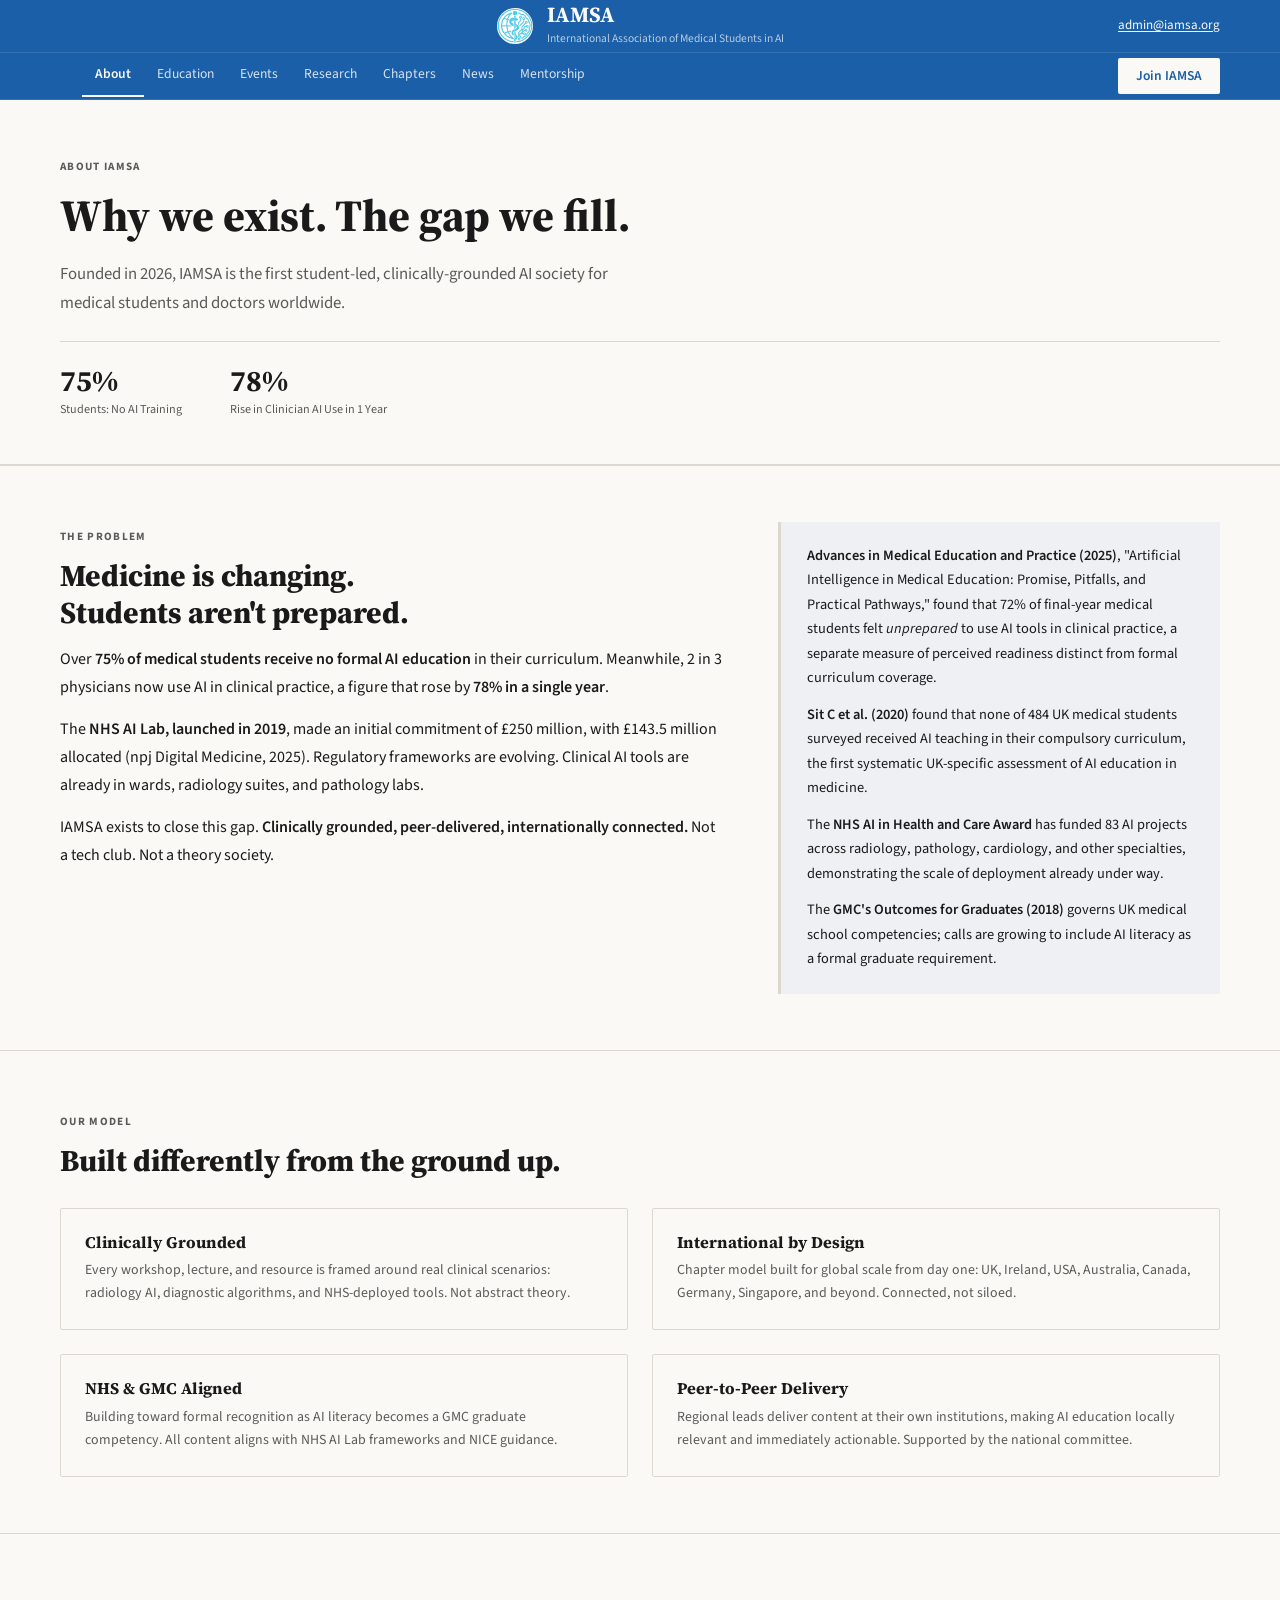
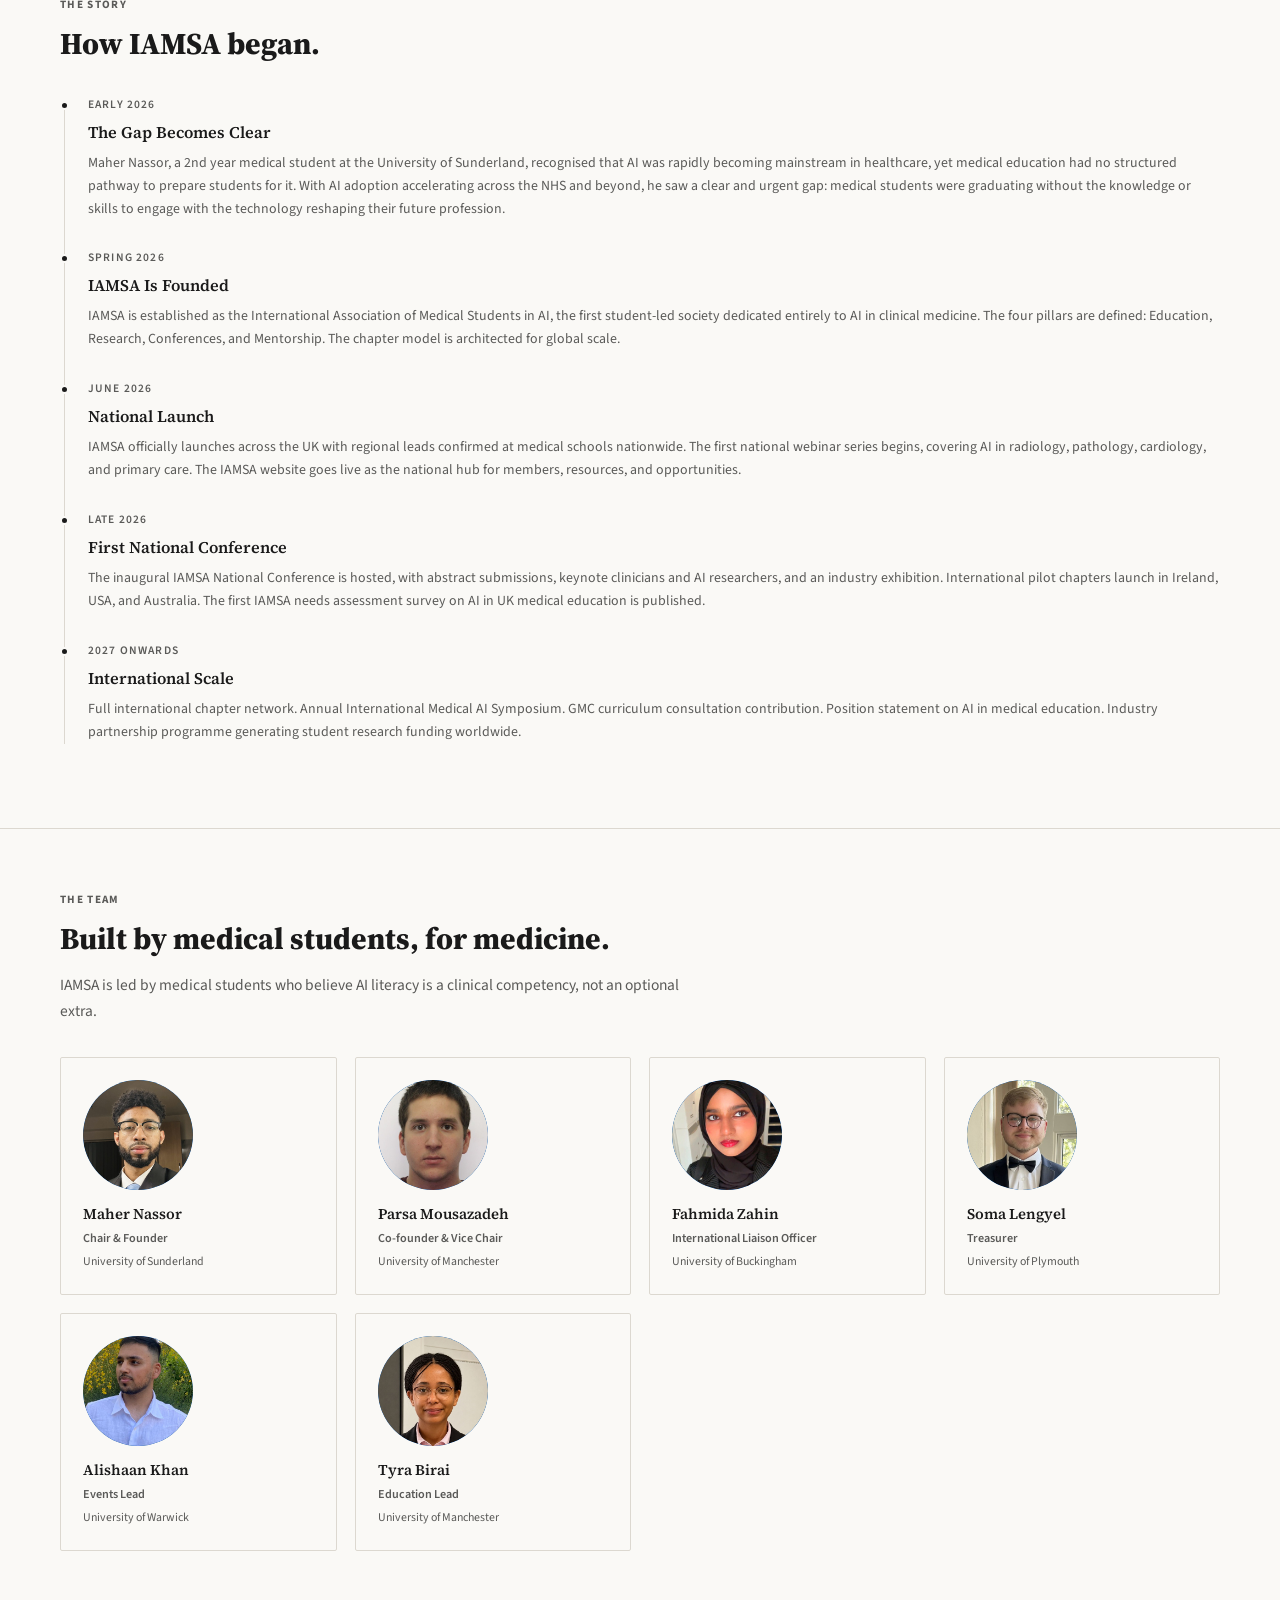
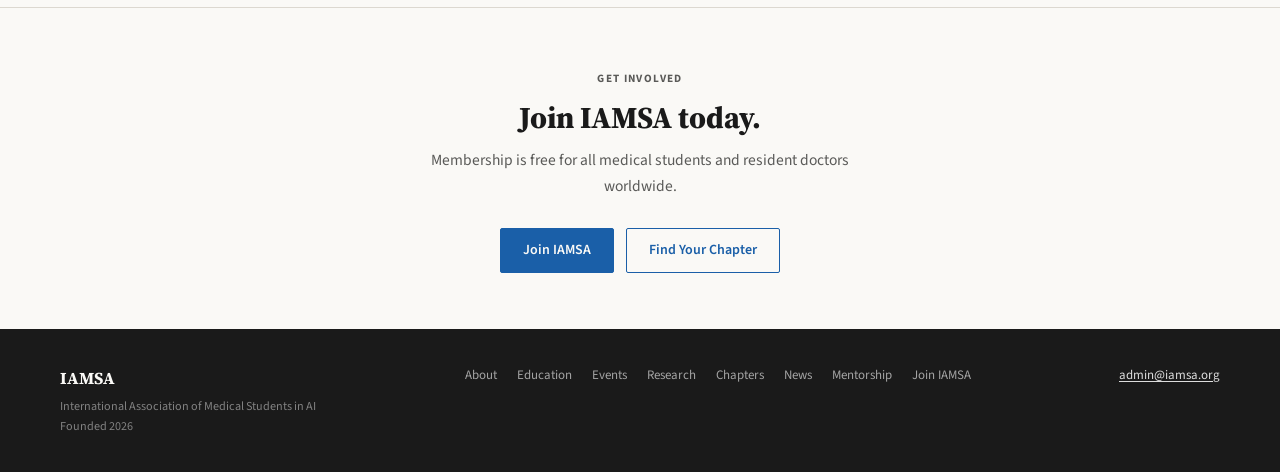
==== commit ab053117: "Remove unverified CPD accreditation and research-authorship promises Drop the CPD-accredited claims " ====
--- a/about.html
+++ b/about.html
@@ -75,7 +75,7 @@
 <section>
   <span class="section-label">Our Model</span>
   <h2>Built differently from the ground up.</h2>
-  <div class="grid-3" style="margin-top:28px;">
+  <div class="grid-2" style="margin-top:28px;">
     <div class="card">
       <h3>Clinically Grounded</h3>
       <p>Every workshop, lecture, and resource is framed around real clinical scenarios: radiology AI, diagnostic algorithms, and NHS-deployed tools. Not abstract theory.</p>
@@ -85,20 +85,12 @@
       <p>Chapter model built for global scale from day one: UK, Ireland, USA, Australia, Canada, Germany, Singapore, and beyond. Connected, not siloed.</p>
     </div>
     <div class="card">
-      <h3>Research Connected</h3>
-      <p>Members access AI research opportunities, collaborate on systematic reviews, and gain named authorship on IAMSA publications. A real research pathway.</p>
-    </div>
-    <div class="card">
       <h3>NHS &amp; GMC Aligned</h3>
       <p>Building toward formal recognition as AI literacy becomes a GMC graduate competency. All content aligns with NHS AI Lab frameworks and NICE guidance.</p>
     </div>
     <div class="card">
       <h3>Peer-to-Peer Delivery</h3>
       <p>Regional leads deliver content at their own institutions, making AI education locally relevant and immediately actionable. Supported by the national committee.</p>
-    </div>
-    <div class="card">
-      <h3>CPD Accredited</h3>
-      <p>All IAMSA conferences and major events are CPD accredited. Every webinar comes with a certificate of attendance. Recognised learning from day one.</p>
     </div>
   </div>
 </section>
@@ -126,7 +118,7 @@
     <div class="tl-item">
       <div class="tl-date">Late 2026</div>
       <div class="tl-title">First National Conference</div>
-      <div class="tl-desc">The inaugural IAMSA National Conference is hosted (CPD accredited), with abstract submissions, keynote clinicians and AI researchers, and an industry exhibition. International pilot chapters launch in Ireland, USA, and Australia. The first IAMSA needs assessment survey on AI in UK medical education is published.</div>
+      <div class="tl-desc">The inaugural IAMSA National Conference is hosted, with abstract submissions, keynote clinicians and AI researchers, and an industry exhibition. International pilot chapters launch in Ireland, USA, and Australia. The first IAMSA needs assessment survey on AI in UK medical education is published.</div>
     </div>
     <div class="tl-item">
       <div class="tl-date">2027 Onwards</div>
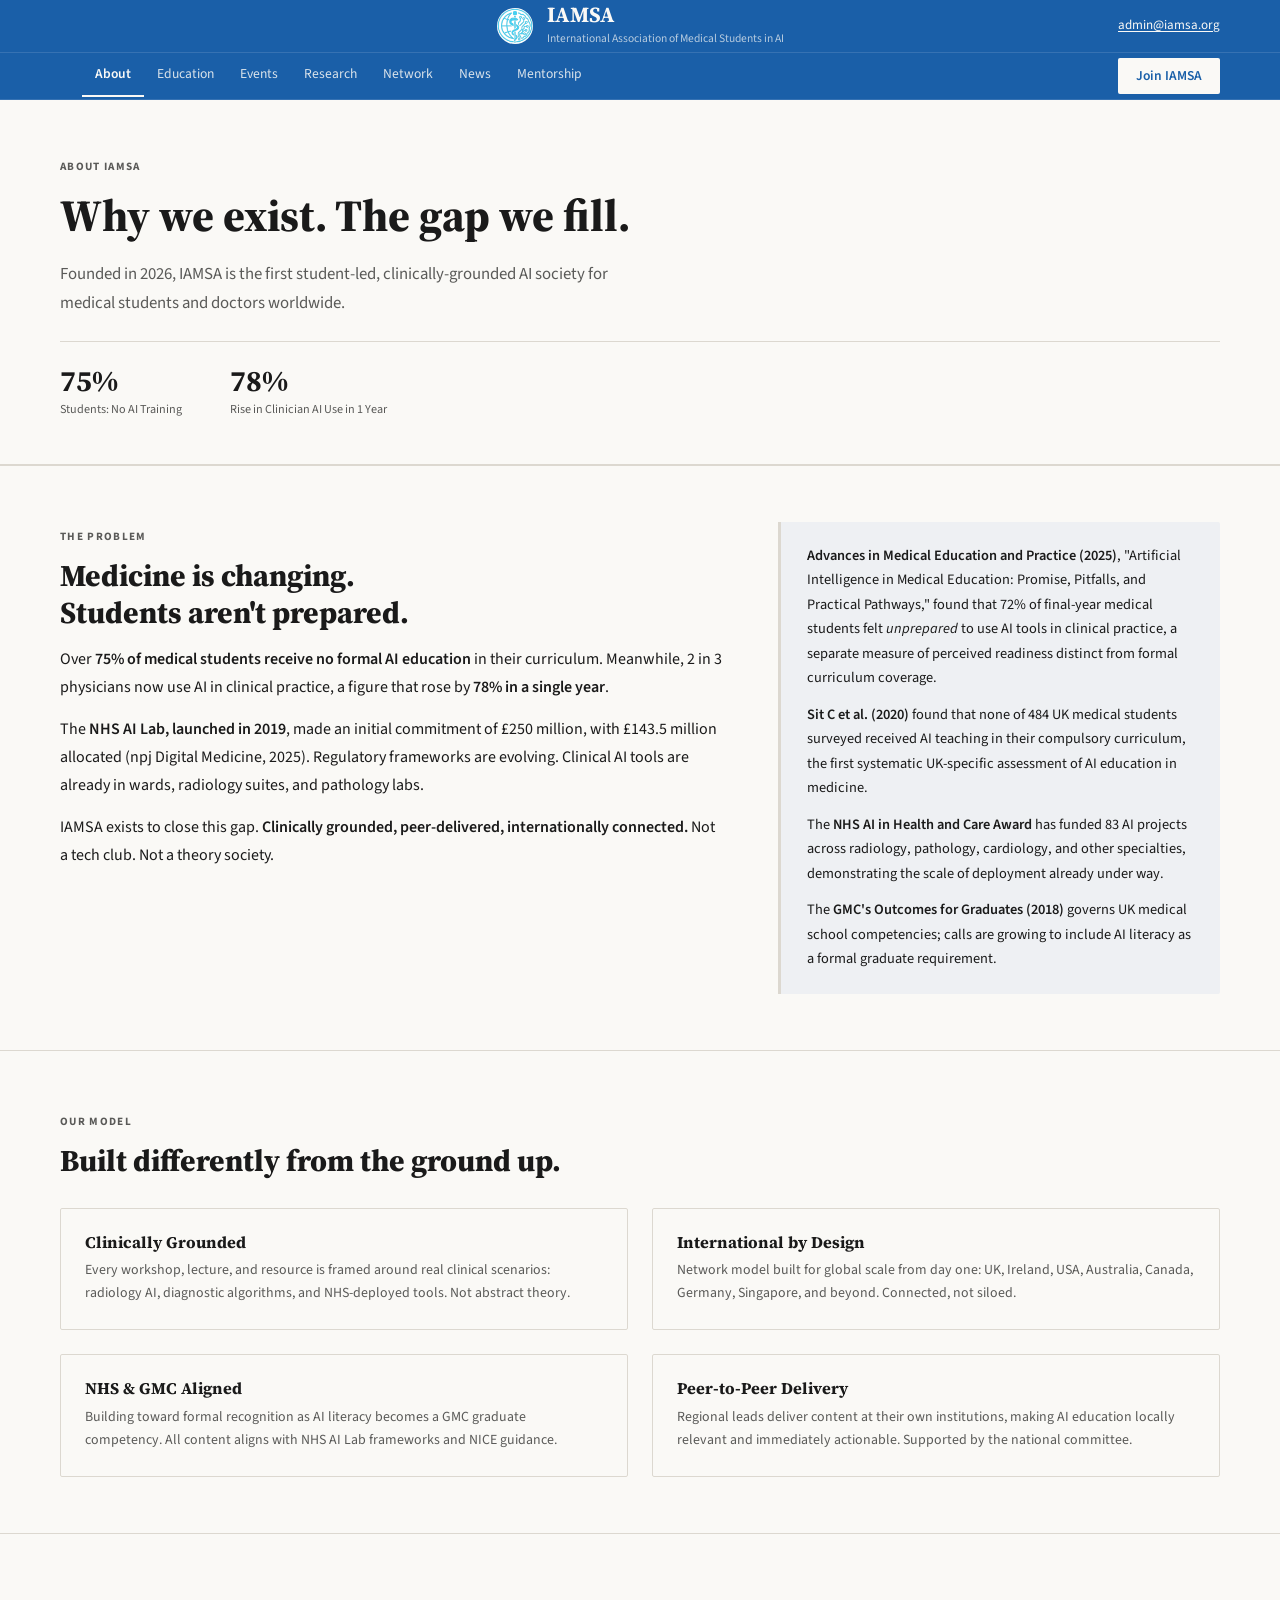
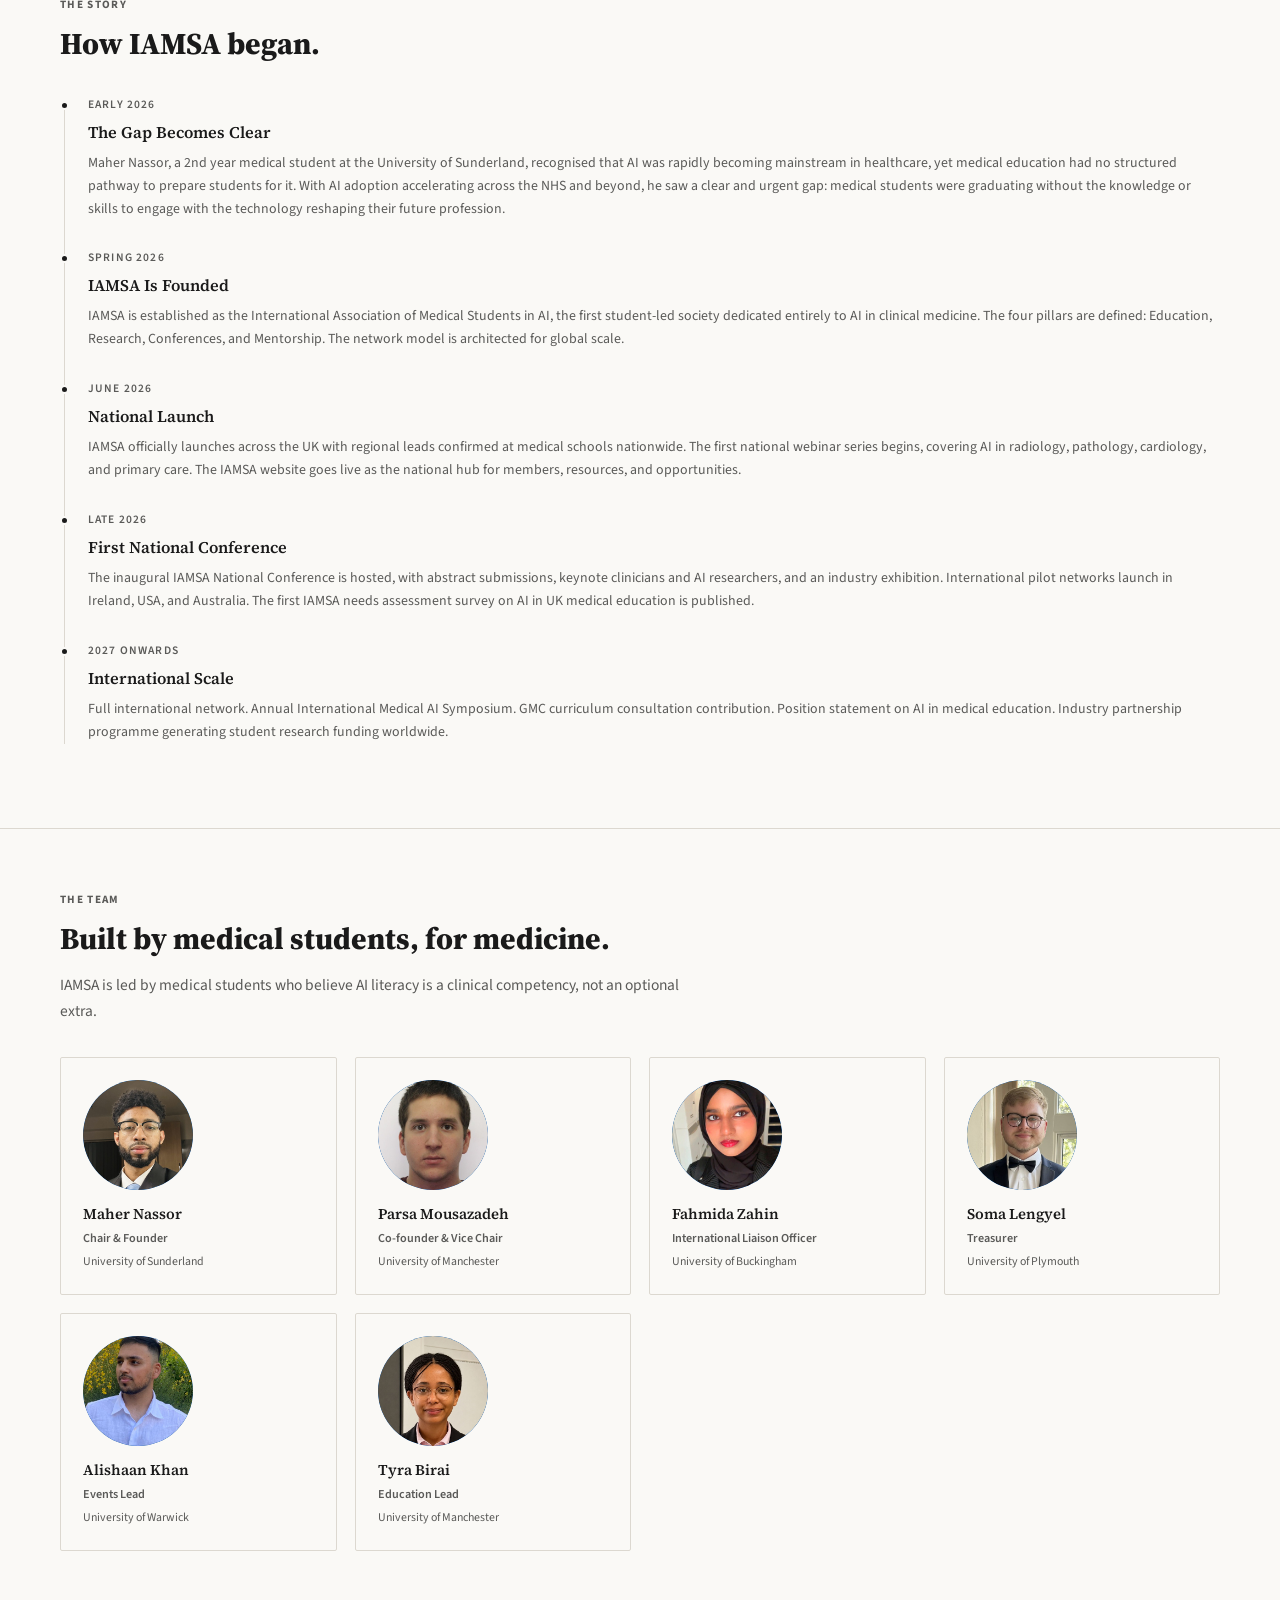
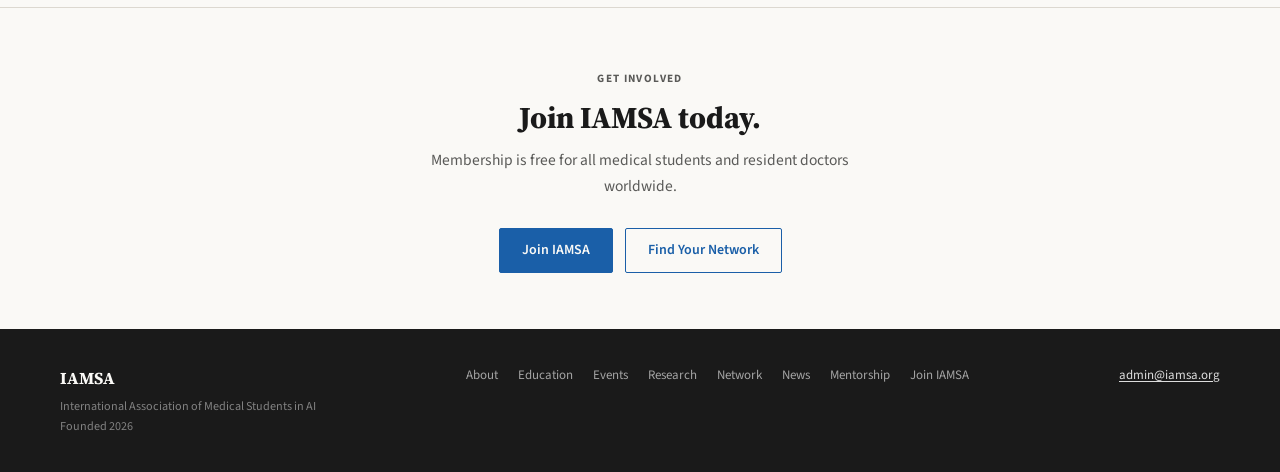
==== commit 132485f8: "Replace "chapter(s)" with "network" in all visible site copy Reword nav links, page titles, headings" ====
--- a/about.html
+++ b/about.html
@@ -27,7 +27,7 @@
       <li><a href="education.html">Education</a></li>
       <li><a href="events.html">Events</a></li>
       <li><a href="research.html">Research</a></li>
-      <li><a href="chapters.html">Chapters</a></li>
+      <li><a href="chapters.html">Network</a></li>
       <li><a href="news.html">News</a></li>
       <li><a href="mentorship.html">Mentorship</a></li>
       <li class="nav-spacer"></li>
@@ -82,7 +82,7 @@
     </div>
     <div class="card">
       <h3>International by Design</h3>
-      <p>Chapter model built for global scale from day one: UK, Ireland, USA, Australia, Canada, Germany, Singapore, and beyond. Connected, not siloed.</p>
+      <p>Network model built for global scale from day one: UK, Ireland, USA, Australia, Canada, Germany, Singapore, and beyond. Connected, not siloed.</p>
     </div>
     <div class="card">
       <h3>NHS &amp; GMC Aligned</h3>
@@ -108,7 +108,7 @@
     <div class="tl-item">
       <div class="tl-date">Spring 2026</div>
       <div class="tl-title">IAMSA Is Founded</div>
-      <div class="tl-desc">IAMSA is established as the International Association of Medical Students in AI, the first student-led society dedicated entirely to AI in clinical medicine. The four pillars are defined: Education, Research, Conferences, and Mentorship. The chapter model is architected for global scale.</div>
+      <div class="tl-desc">IAMSA is established as the International Association of Medical Students in AI, the first student-led society dedicated entirely to AI in clinical medicine. The four pillars are defined: Education, Research, Conferences, and Mentorship. The network model is architected for global scale.</div>
     </div>
     <div class="tl-item">
       <div class="tl-date">June 2026</div>
@@ -118,12 +118,12 @@
     <div class="tl-item">
       <div class="tl-date">Late 2026</div>
       <div class="tl-title">First National Conference</div>
-      <div class="tl-desc">The inaugural IAMSA National Conference is hosted, with abstract submissions, keynote clinicians and AI researchers, and an industry exhibition. International pilot chapters launch in Ireland, USA, and Australia. The first IAMSA needs assessment survey on AI in UK medical education is published.</div>
+      <div class="tl-desc">The inaugural IAMSA National Conference is hosted, with abstract submissions, keynote clinicians and AI researchers, and an industry exhibition. International pilot networks launch in Ireland, USA, and Australia. The first IAMSA needs assessment survey on AI in UK medical education is published.</div>
     </div>
     <div class="tl-item">
       <div class="tl-date">2027 Onwards</div>
       <div class="tl-title">International Scale</div>
-      <div class="tl-desc">Full international chapter network. Annual International Medical AI Symposium. GMC curriculum consultation contribution. Position statement on AI in medical education. Industry partnership programme generating student research funding worldwide.</div>
+      <div class="tl-desc">Full international network. Annual International Medical AI Symposium. GMC curriculum consultation contribution. Position statement on AI in medical education. Industry partnership programme generating student research funding worldwide.</div>
     </div>
   </div>
 </section>
@@ -192,7 +192,7 @@
   <p style="color:var(--muted);margin-bottom:28px;max-width:480px;margin-left:auto;margin-right:auto;font-size:0.97rem;line-height:1.7;">Membership is free for all medical students and resident doctors worldwide.</p>
   <div style="display:flex;gap:12px;justify-content:center;flex-wrap:wrap;">
     <a href="join.html" class="btn-primary">Join IAMSA</a>
-    <a href="chapters.html" class="btn-secondary">Find Your Chapter</a>
+    <a href="chapters.html" class="btn-secondary">Find Your Network</a>
   </div>
 </section>
 
@@ -207,7 +207,7 @@
       <a href="education.html">Education</a>
       <a href="events.html">Events</a>
       <a href="research.html">Research</a>
-      <a href="chapters.html">Chapters</a>
+      <a href="chapters.html">Network</a>
       <a href="news.html">News</a>
       <a href="mentorship.html">Mentorship</a>
       <a href="join.html">Join IAMSA</a>
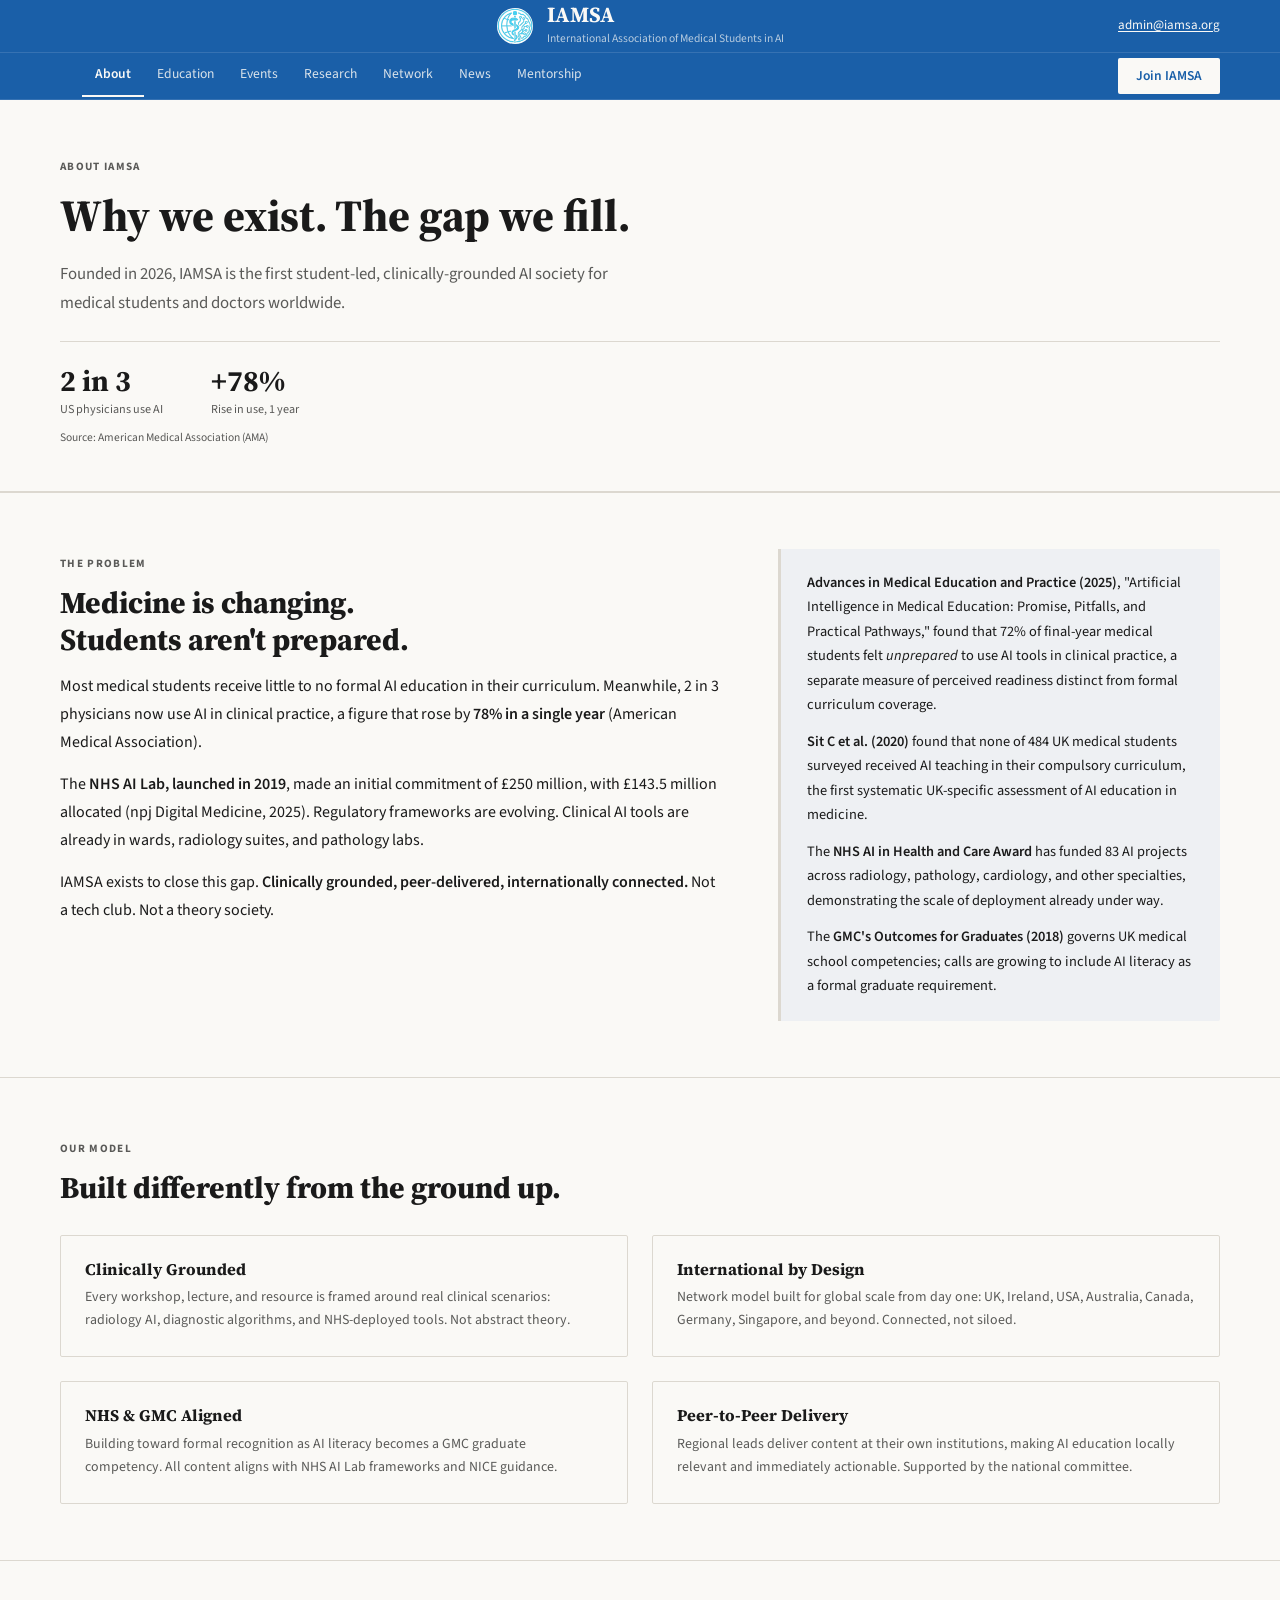
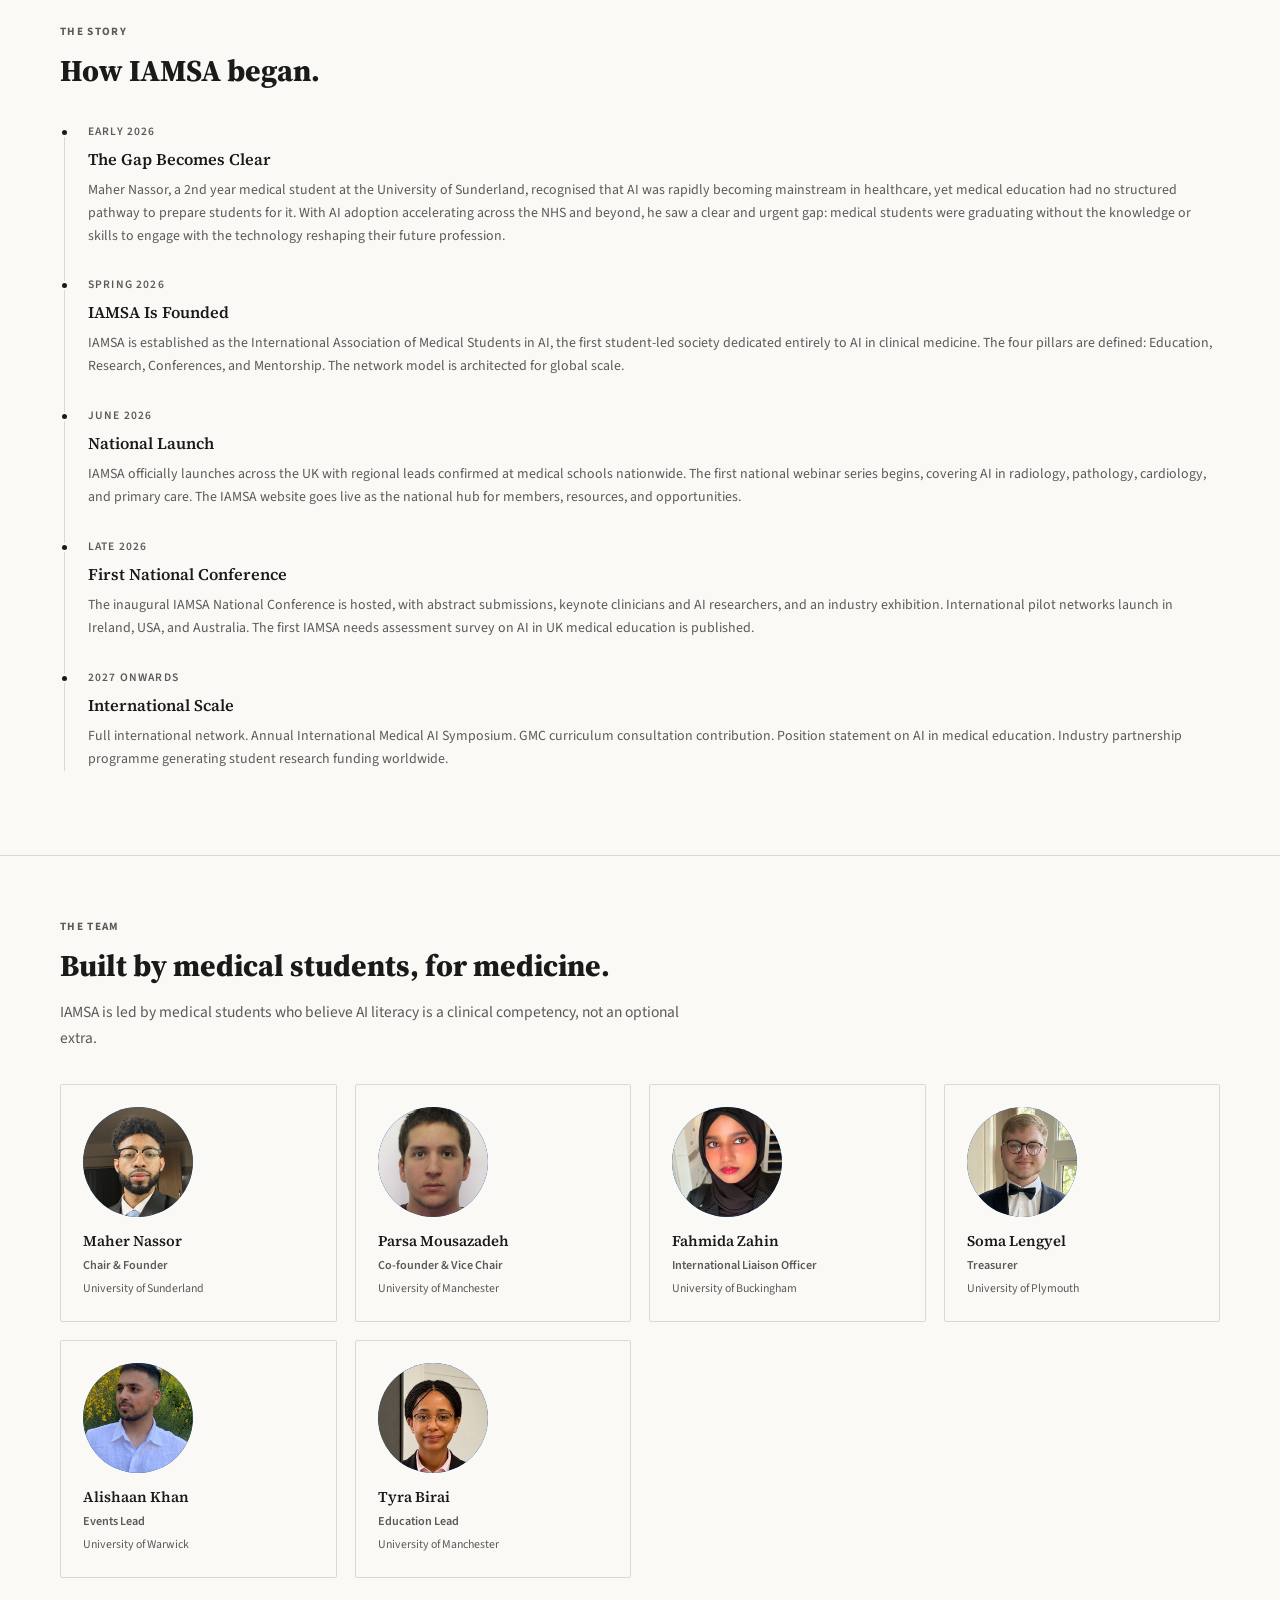
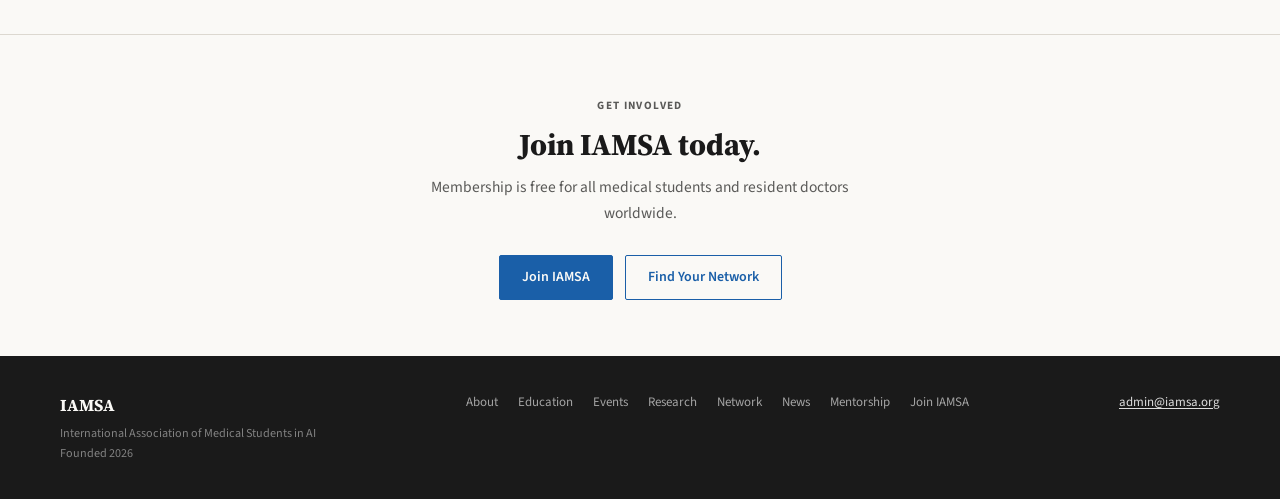
==== commit d2aeb9ca: "Fix stale numbers and dates found in accuracy audit Replace the unsourced 75% stat still on about.ht" ====
--- a/about.html
+++ b/about.html
@@ -42,14 +42,15 @@
   <p style="font-size:1.05rem;color:var(--muted);line-height:1.7;max-width:600px;margin-top:6px;">Founded in 2026, IAMSA is the first student-led, clinically-grounded AI society for medical students and doctors worldwide.</p>
   <div class="stat-row">
     <div class="stat-item">
-      <div class="stat-number">75%</div>
-      <div class="stat-label">Students: No AI Training</div>
+      <div class="stat-number">2 in 3</div>
+      <div class="stat-label">US physicians use AI</div>
     </div>
     <div class="stat-item">
-      <div class="stat-number">78%</div>
-      <div class="stat-label">Rise in Clinician AI Use in 1 Year</div>
-    </div>
-  </div>
+      <div class="stat-number">+78%</div>
+      <div class="stat-label">Rise in use, 1 year</div>
+    </div>
+  </div>
+  <p style="font-size:0.72rem;color:var(--muted);margin-top:8px;">Source: American Medical Association (AMA)</p>
 </div>
 
 <!-- THE GAP -->
@@ -58,7 +59,7 @@
     <div>
       <span class="section-label">The Problem</span>
       <h2>Medicine is changing.<br>Students aren't prepared.</h2>
-      <p style="font-size:1rem;line-height:1.75;margin-bottom:14px;">Over <strong>75% of medical students receive no formal AI education</strong> in their curriculum. Meanwhile, 2 in 3 physicians now use AI in clinical practice, a figure that rose by <strong>78% in a single year</strong>.</p>
+      <p style="font-size:1rem;line-height:1.75;margin-bottom:14px;">Most medical students receive little to no formal AI education in their curriculum. Meanwhile, 2 in 3 physicians now use AI in clinical practice, a figure that rose by <strong>78% in a single year</strong> (American Medical Association).</p>
       <p style="font-size:1rem;line-height:1.75;margin-bottom:14px;">The <strong>NHS AI Lab, launched in 2019</strong>, made an initial commitment of £250 million, with £143.5 million allocated (npj Digital Medicine, 2025). Regulatory frameworks are evolving. Clinical AI tools are already in wards, radiology suites, and pathology labs.</p>
       <p style="font-size:1rem;line-height:1.75;">IAMSA exists to close this gap. <strong>Clinically grounded, peer-delivered, internationally connected.</strong> Not a tech club. Not a theory society.</p>
     </div>
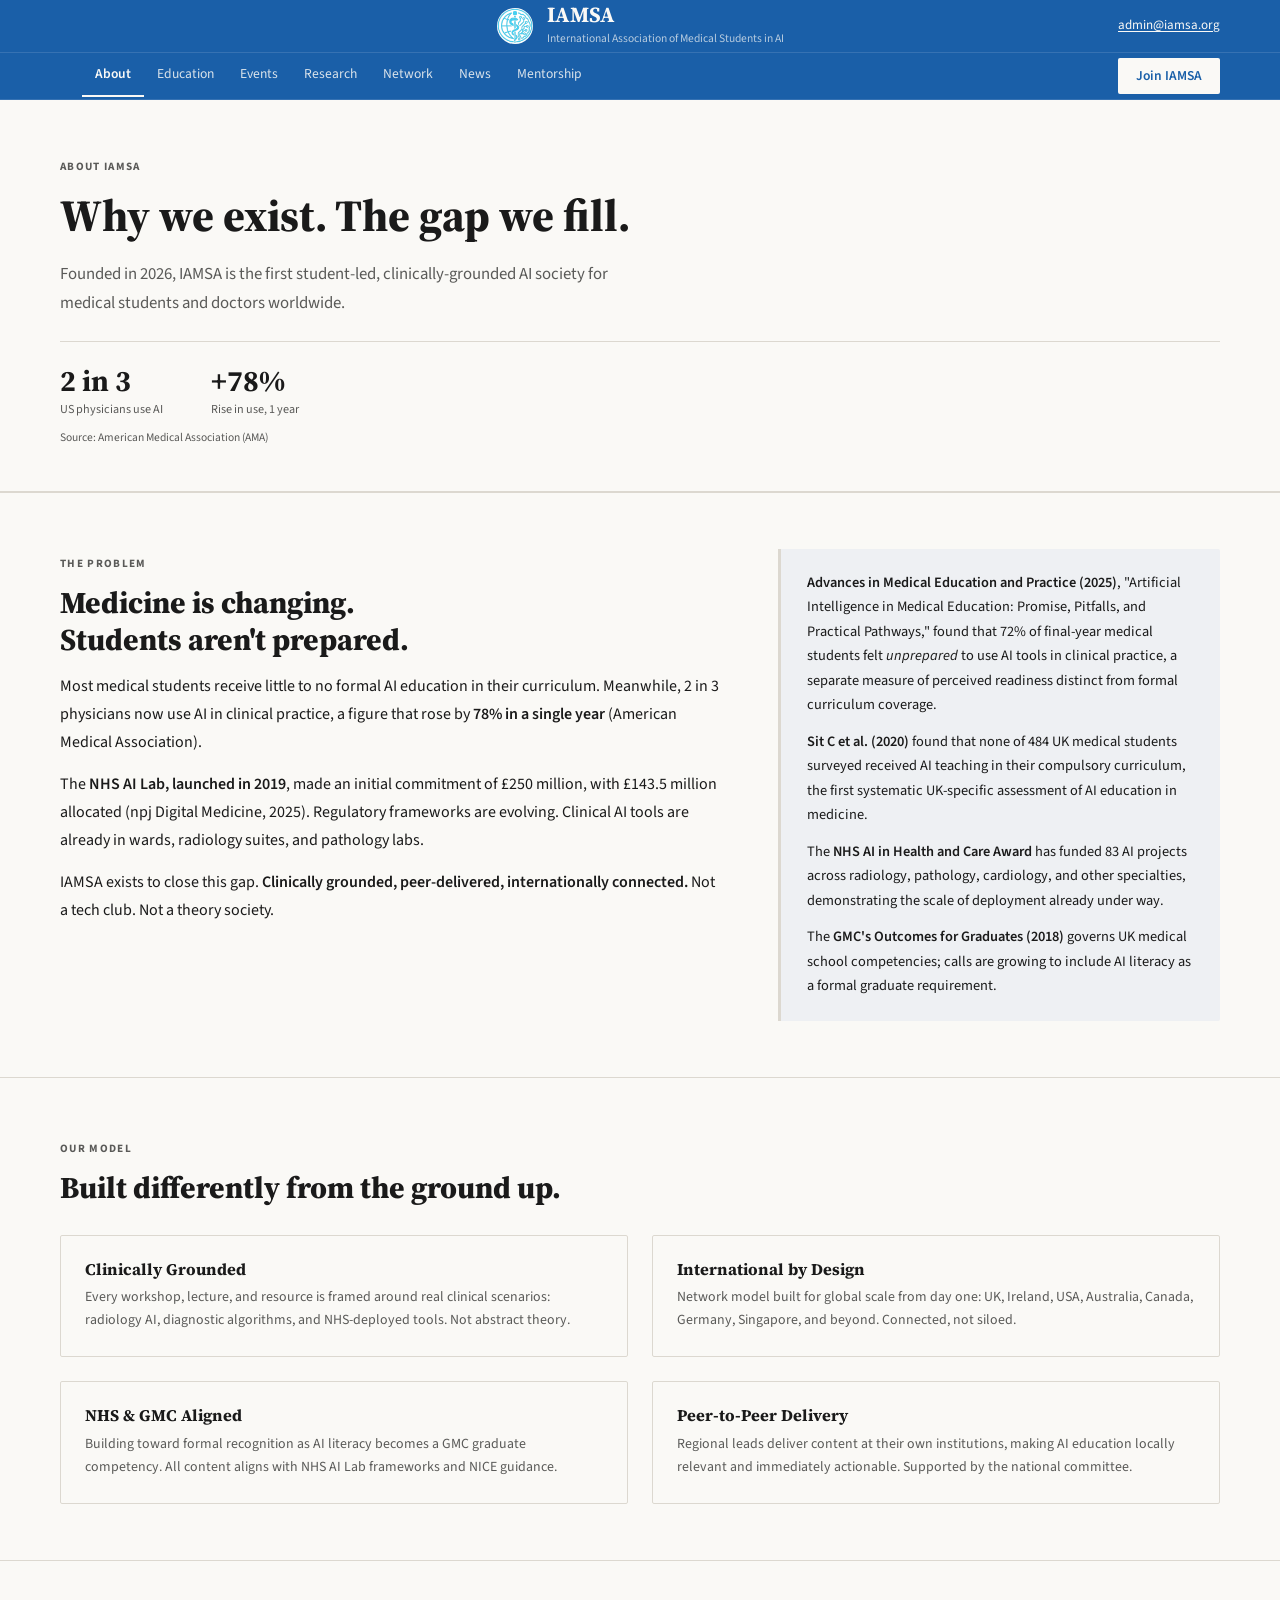
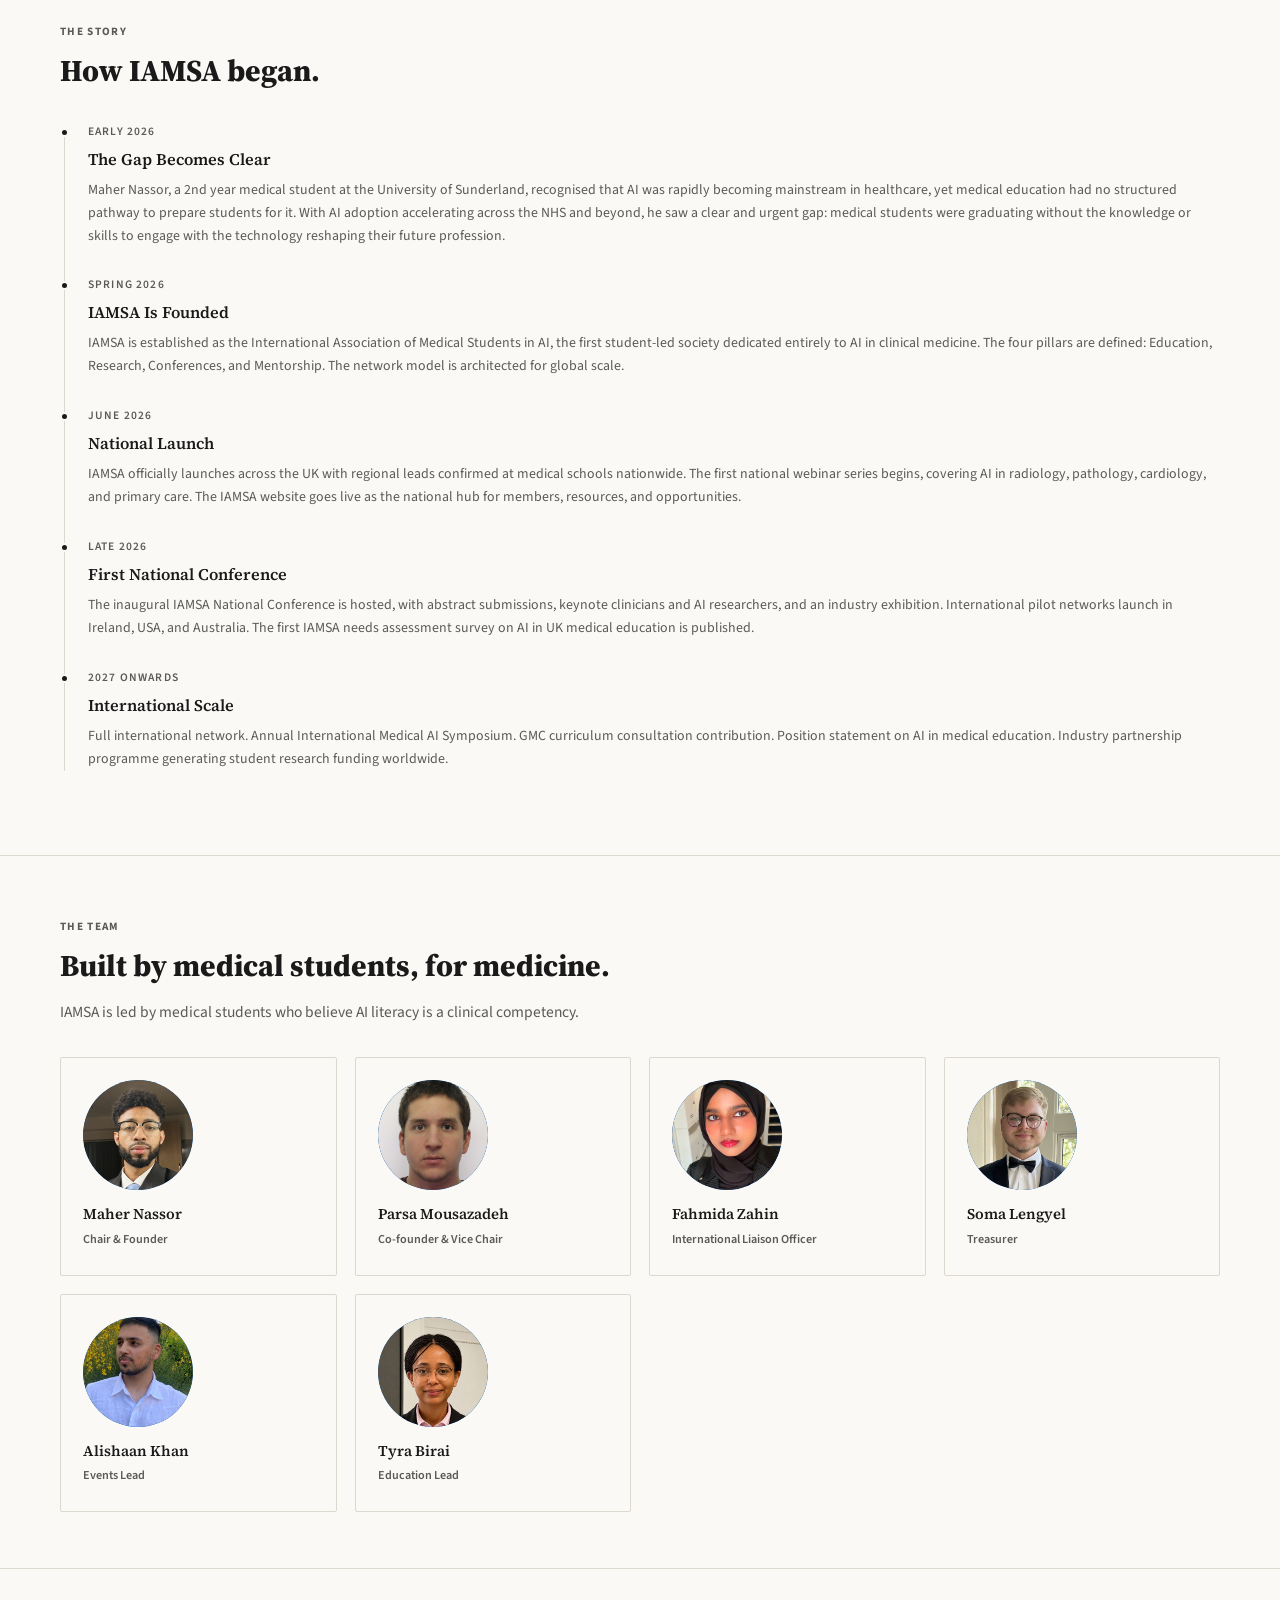
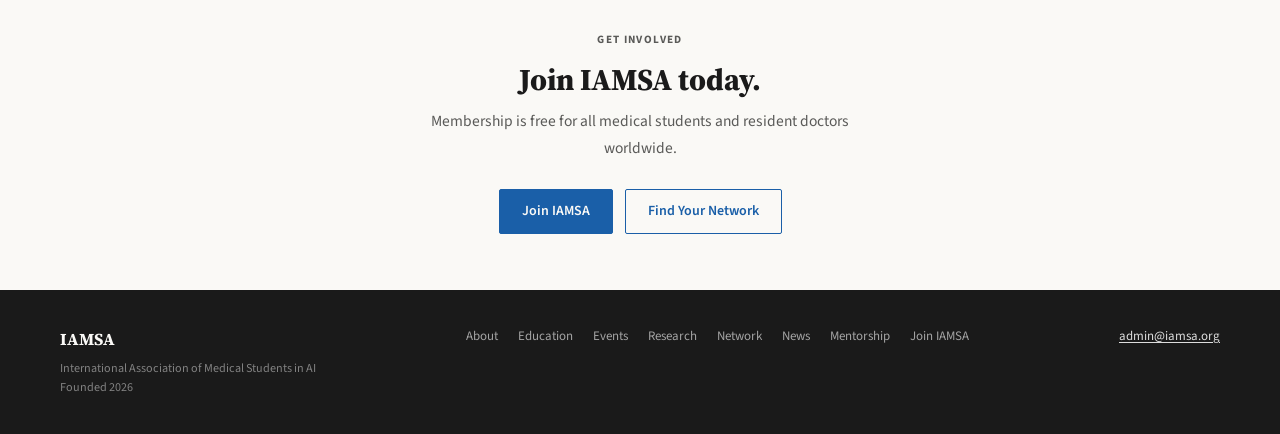
==== commit 15cfc782: "Trim team section copy and remove university names from team cards Co-Authored-By: Claude Sonnet 5 <" ====
--- a/about.html
+++ b/about.html
@@ -133,7 +133,7 @@
 <section>
   <span class="section-label">The Team</span>
   <h2>Built by medical students, for medicine.</h2>
-  <p class="section-intro">IAMSA is led by medical students who believe AI literacy is a clinical competency, not an optional extra.</p>
+  <p class="section-intro">IAMSA is led by medical students who believe AI literacy is a clinical competency.</p>
   <div class="team-grid">
     <div class="team-card">
       <div class="team-avatar" style="overflow:hidden;padding:0;">
@@ -141,7 +141,6 @@
       </div>
       <div class="team-name">Maher Nassor</div>
       <div class="team-role">Chair &amp; Founder</div>
-      <div class="team-school">University of Sunderland</div>
     </div>
     <div class="team-card">
       <div class="team-avatar" style="overflow:hidden;padding:0;">
@@ -149,7 +148,6 @@
       </div>
       <div class="team-name">Parsa Mousazadeh</div>
       <div class="team-role">Co-founder &amp; Vice Chair</div>
-      <div class="team-school">University of Manchester</div>
     </div>
     <div class="team-card">
       <div class="team-avatar" style="overflow:hidden;padding:0;">
@@ -157,7 +155,6 @@
       </div>
       <div class="team-name">Fahmida Zahin</div>
       <div class="team-role">International Liaison Officer</div>
-      <div class="team-school">University of Buckingham</div>
     </div>
     <div class="team-card">
       <div class="team-avatar" style="overflow:hidden;padding:0;">
@@ -165,7 +162,6 @@
       </div>
       <div class="team-name">Soma Lengyel</div>
       <div class="team-role">Treasurer</div>
-      <div class="team-school">University of Plymouth</div>
     </div>
     <div class="team-card">
       <div class="team-avatar" style="overflow:hidden;padding:0;">
@@ -173,7 +169,6 @@
       </div>
       <div class="team-name">Alishaan Khan</div>
       <div class="team-role">Events Lead</div>
-      <div class="team-school">University of Warwick</div>
     </div>
     <div class="team-card">
       <div class="team-avatar" style="overflow:hidden;padding:0;">
@@ -181,7 +176,6 @@
       </div>
       <div class="team-name">Tyra Birai</div>
       <div class="team-role">Education Lead</div>
-      <div class="team-school">University of Manchester</div>
     </div>
   </div>
 </section>
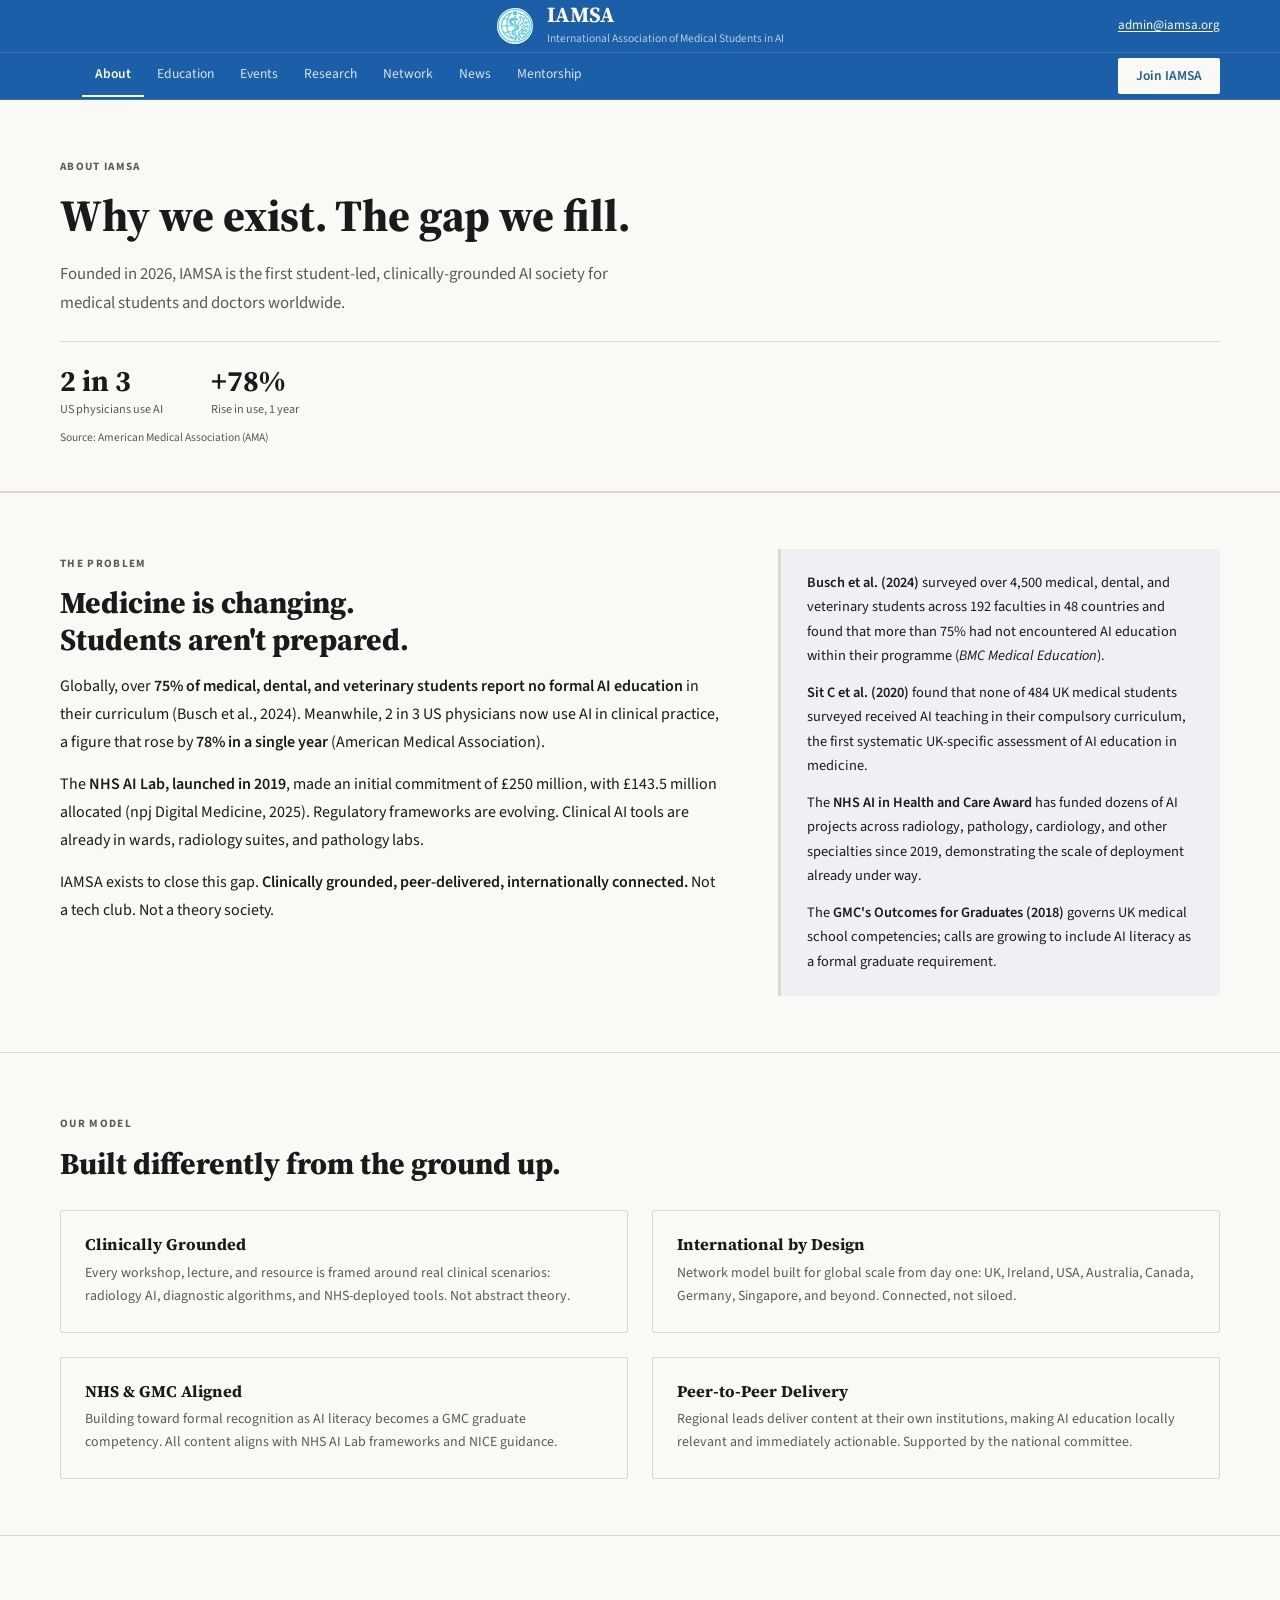
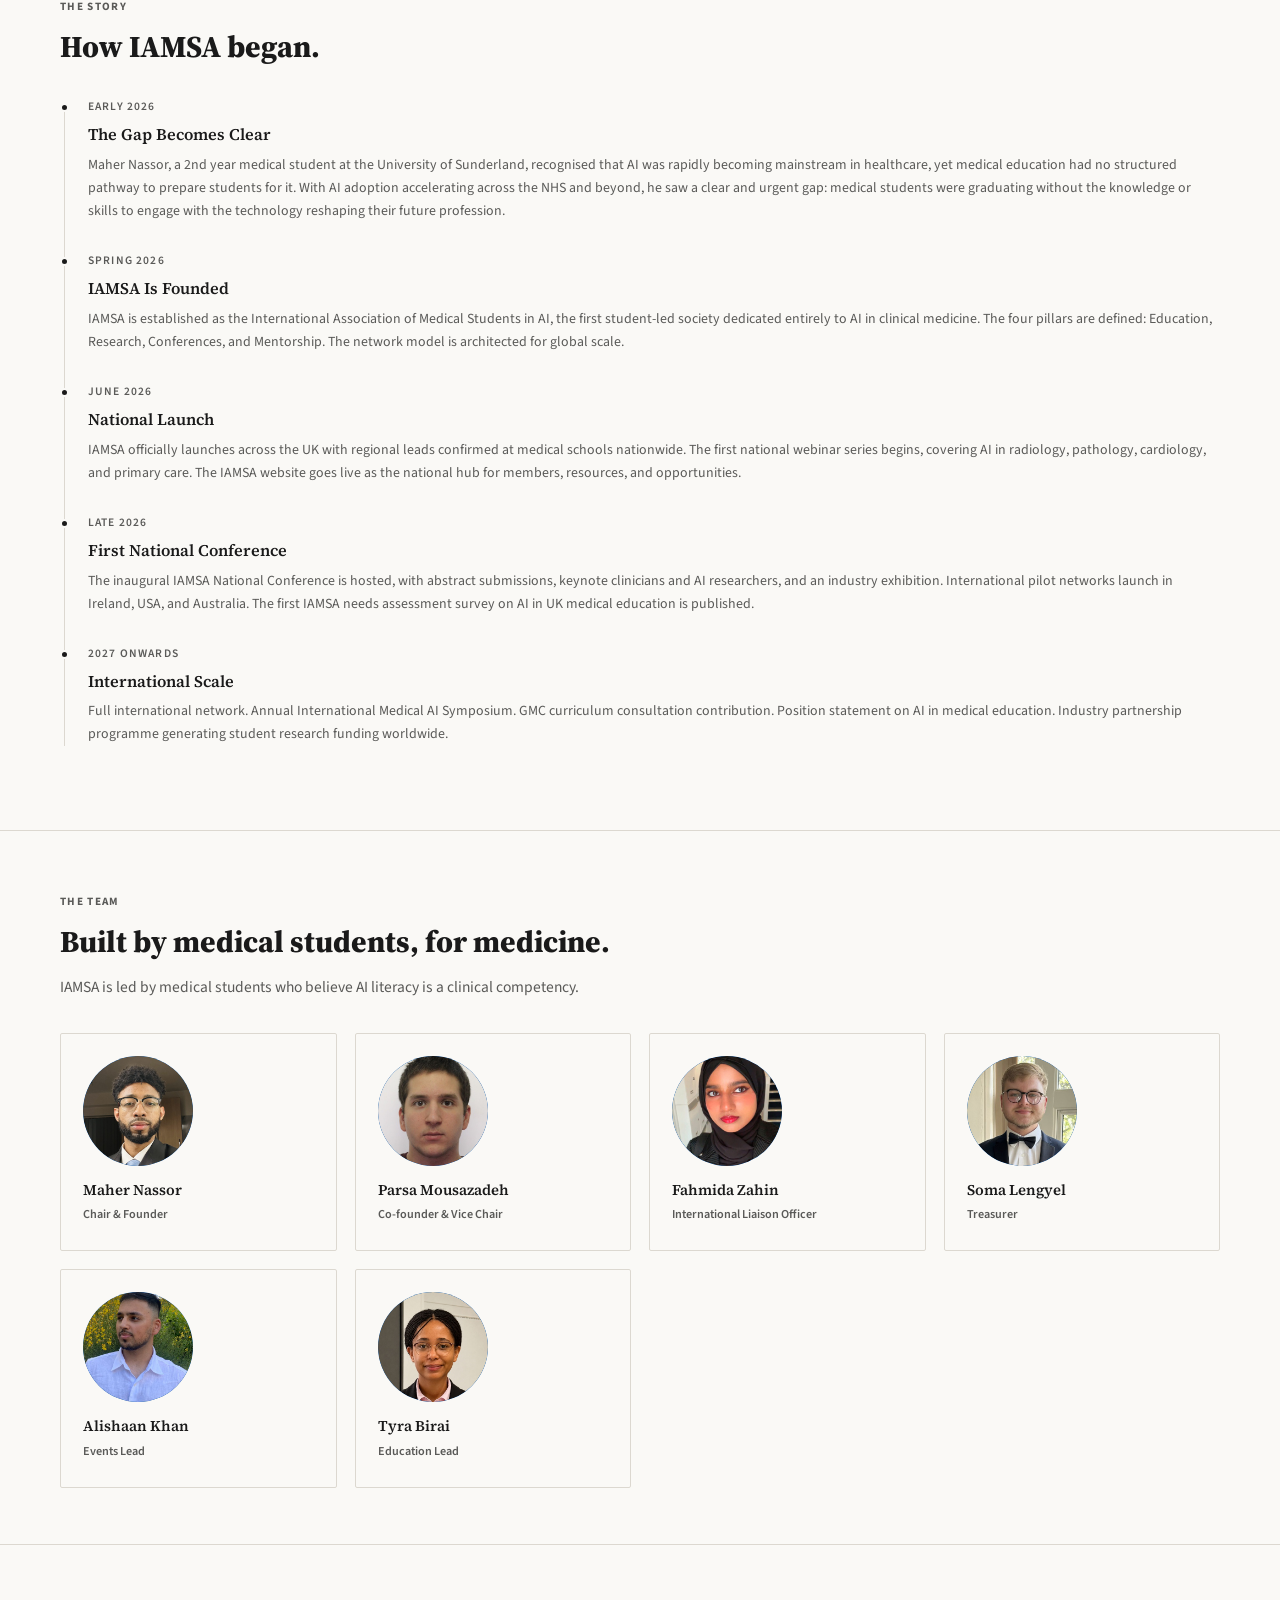
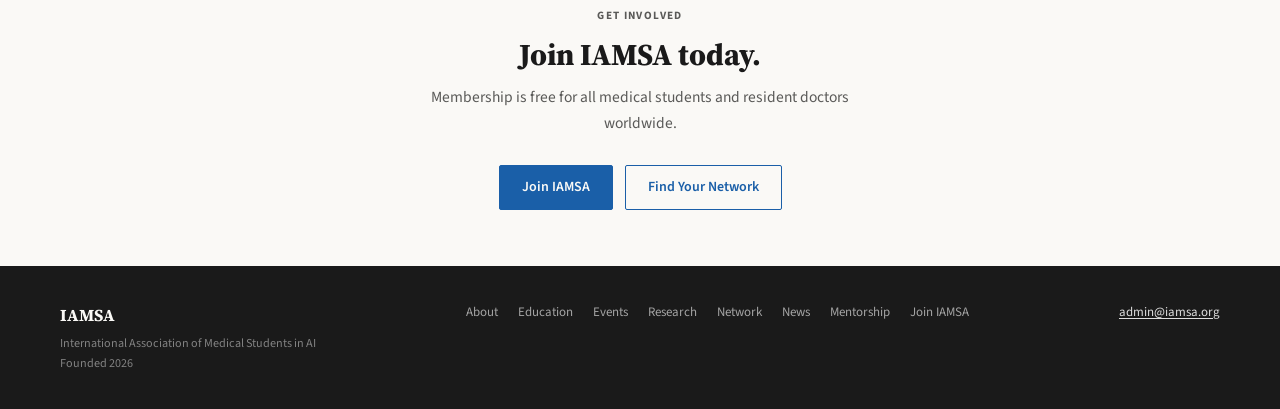
==== commit 553d8260: "Fact-check and correct sourced claims site-wide Replace a fabricated 72% statistic (not actually in " ====
--- a/about.html
+++ b/about.html
@@ -59,14 +59,14 @@
     <div>
       <span class="section-label">The Problem</span>
       <h2>Medicine is changing.<br>Students aren't prepared.</h2>
-      <p style="font-size:1rem;line-height:1.75;margin-bottom:14px;">Most medical students receive little to no formal AI education in their curriculum. Meanwhile, 2 in 3 physicians now use AI in clinical practice, a figure that rose by <strong>78% in a single year</strong> (American Medical Association).</p>
+      <p style="font-size:1rem;line-height:1.75;margin-bottom:14px;">Globally, over <strong>75% of medical, dental, and veterinary students report no formal AI education</strong> in their curriculum (Busch et al., 2024). Meanwhile, 2 in 3 US physicians now use AI in clinical practice, a figure that rose by <strong>78% in a single year</strong> (American Medical Association).</p>
       <p style="font-size:1rem;line-height:1.75;margin-bottom:14px;">The <strong>NHS AI Lab, launched in 2019</strong>, made an initial commitment of £250 million, with £143.5 million allocated (npj Digital Medicine, 2025). Regulatory frameworks are evolving. Clinical AI tools are already in wards, radiology suites, and pathology labs.</p>
       <p style="font-size:1rem;line-height:1.75;">IAMSA exists to close this gap. <strong>Clinically grounded, peer-delivered, internationally connected.</strong> Not a tech club. Not a theory society.</p>
     </div>
     <div class="evidence-block">
-      <p><strong>Advances in Medical Education and Practice (2025)</strong>, "Artificial Intelligence in Medical Education: Promise, Pitfalls, and Practical Pathways," found that 72% of final-year medical students felt <em>unprepared</em> to use AI tools in clinical practice, a separate measure of perceived readiness distinct from formal curriculum coverage.</p>
+      <p><strong>Busch et al. (2024)</strong> surveyed over 4,500 medical, dental, and veterinary students across 192 faculties in 48 countries and found that more than 75% had not encountered AI education within their programme (<em>BMC Medical Education</em>).</p>
       <p><strong>Sit C et al. (2020)</strong> found that none of 484 UK medical students surveyed received AI teaching in their compulsory curriculum, the first systematic UK-specific assessment of AI education in medicine.</p>
-      <p>The <strong>NHS AI in Health and Care Award</strong> has funded 83 AI projects across radiology, pathology, cardiology, and other specialties, demonstrating the scale of deployment already under way.</p>
+      <p>The <strong>NHS AI in Health and Care Award</strong> has funded dozens of AI projects across radiology, pathology, cardiology, and other specialties since 2019, demonstrating the scale of deployment already under way.</p>
       <p>The <strong>GMC's Outcomes for Graduates (2018)</strong> governs UK medical school competencies; calls are growing to include AI literacy as a formal graduate requirement.</p>
     </div>
   </div>
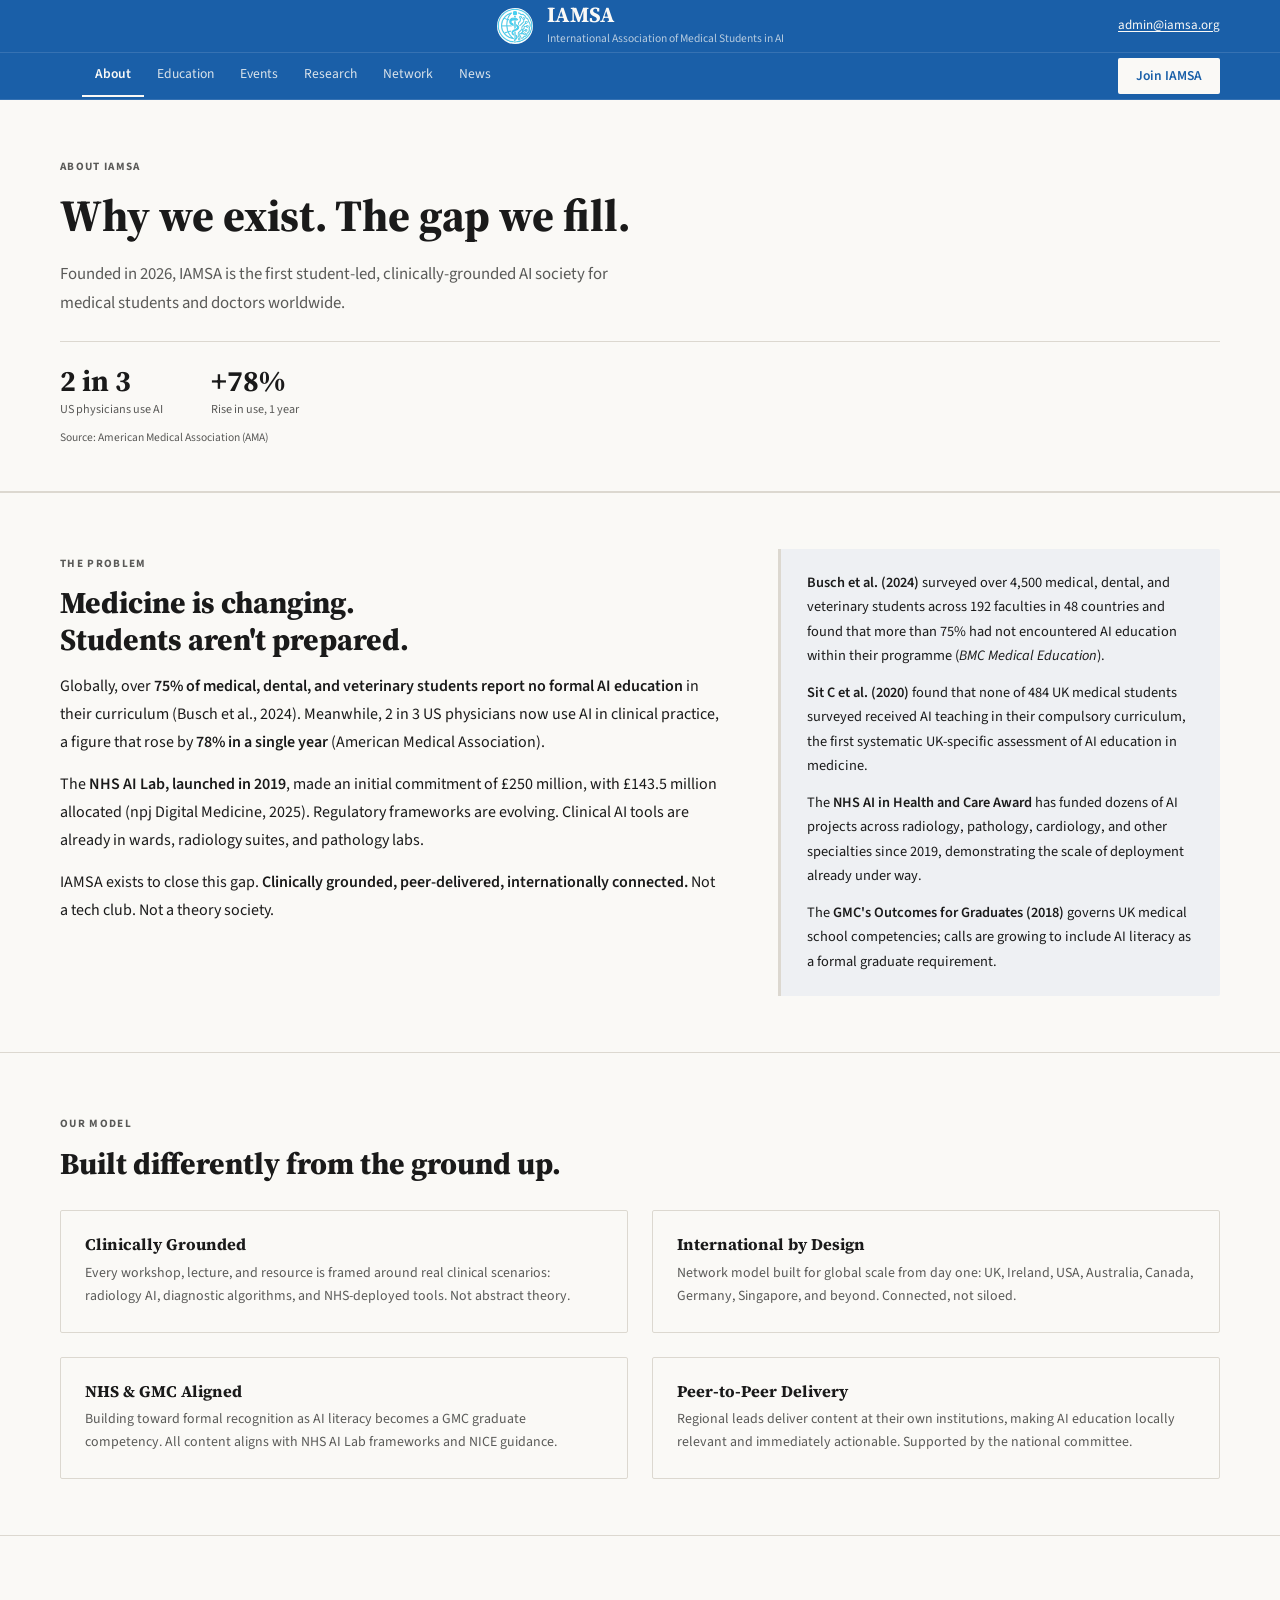
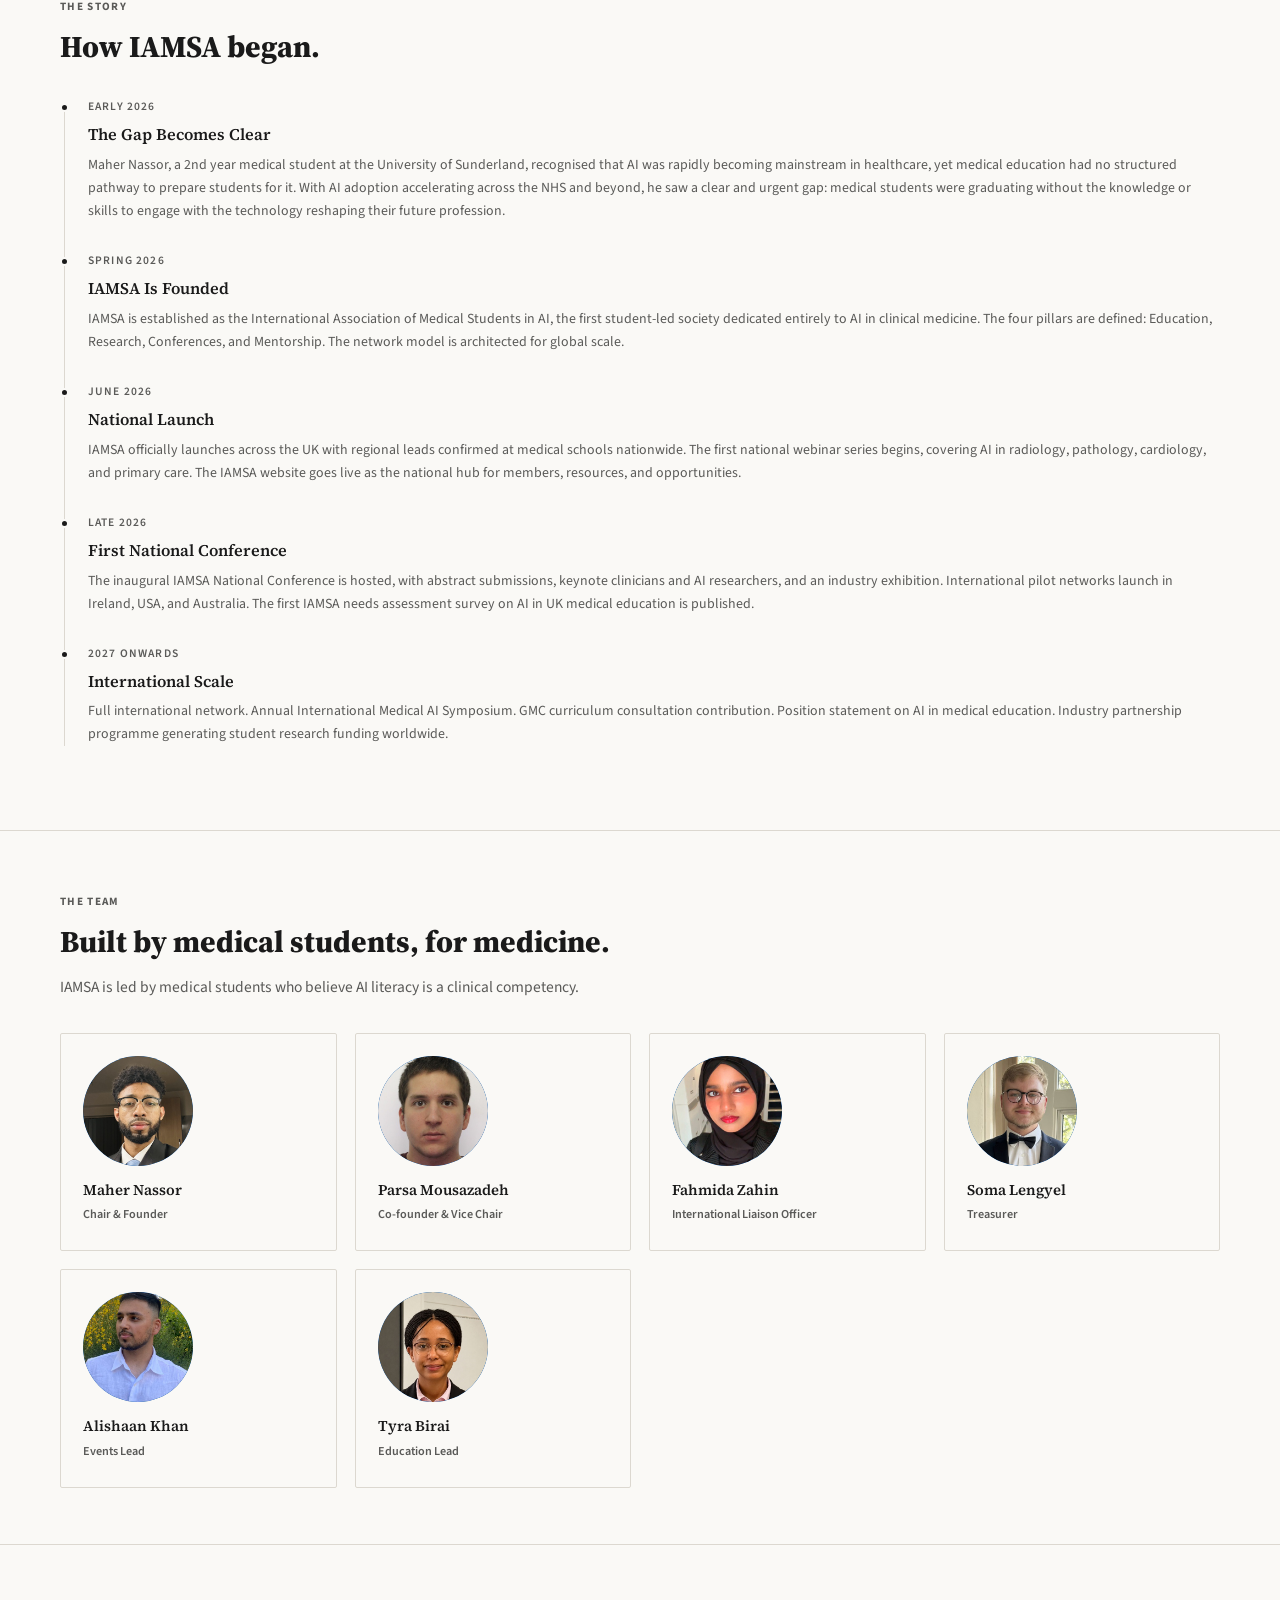
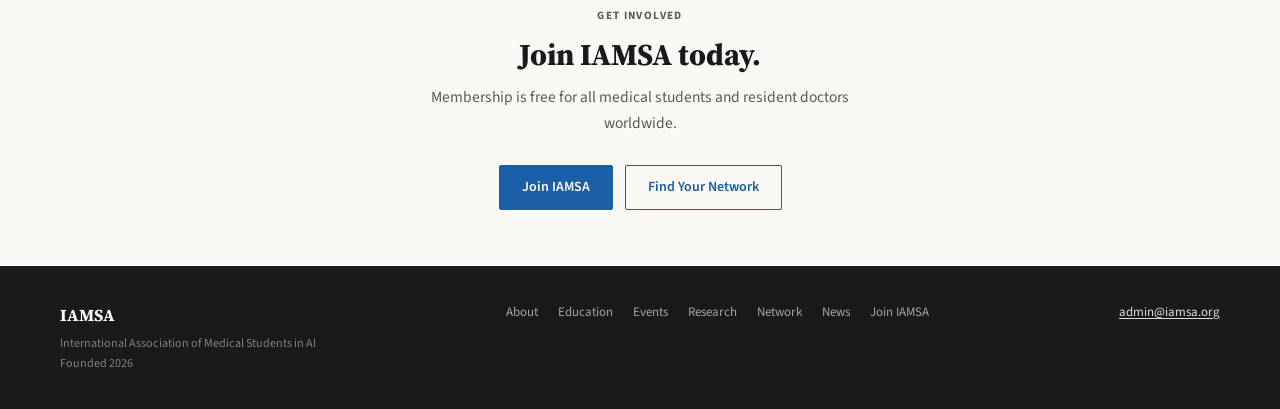
==== commit b7a0d5cf: "Archive the mentorship page without deleting it Remove every nav/footer link and the homepage pillar" ====
--- a/about.html
+++ b/about.html
@@ -29,7 +29,6 @@
       <li><a href="research.html">Research</a></li>
       <li><a href="chapters.html">Network</a></li>
       <li><a href="news.html">News</a></li>
-      <li><a href="mentorship.html">Mentorship</a></li>
       <li class="nav-spacer"></li>
       <li><a href="join.html" class="nav-join">Join IAMSA</a></li>
     </ul>
@@ -204,7 +203,6 @@
       <a href="research.html">Research</a>
       <a href="chapters.html">Network</a>
       <a href="news.html">News</a>
-      <a href="mentorship.html">Mentorship</a>
       <a href="join.html">Join IAMSA</a>
     </div>
     <div class="footer-contact"><a href="mailto:admin@iamsa.org">admin@iamsa.org</a></div>
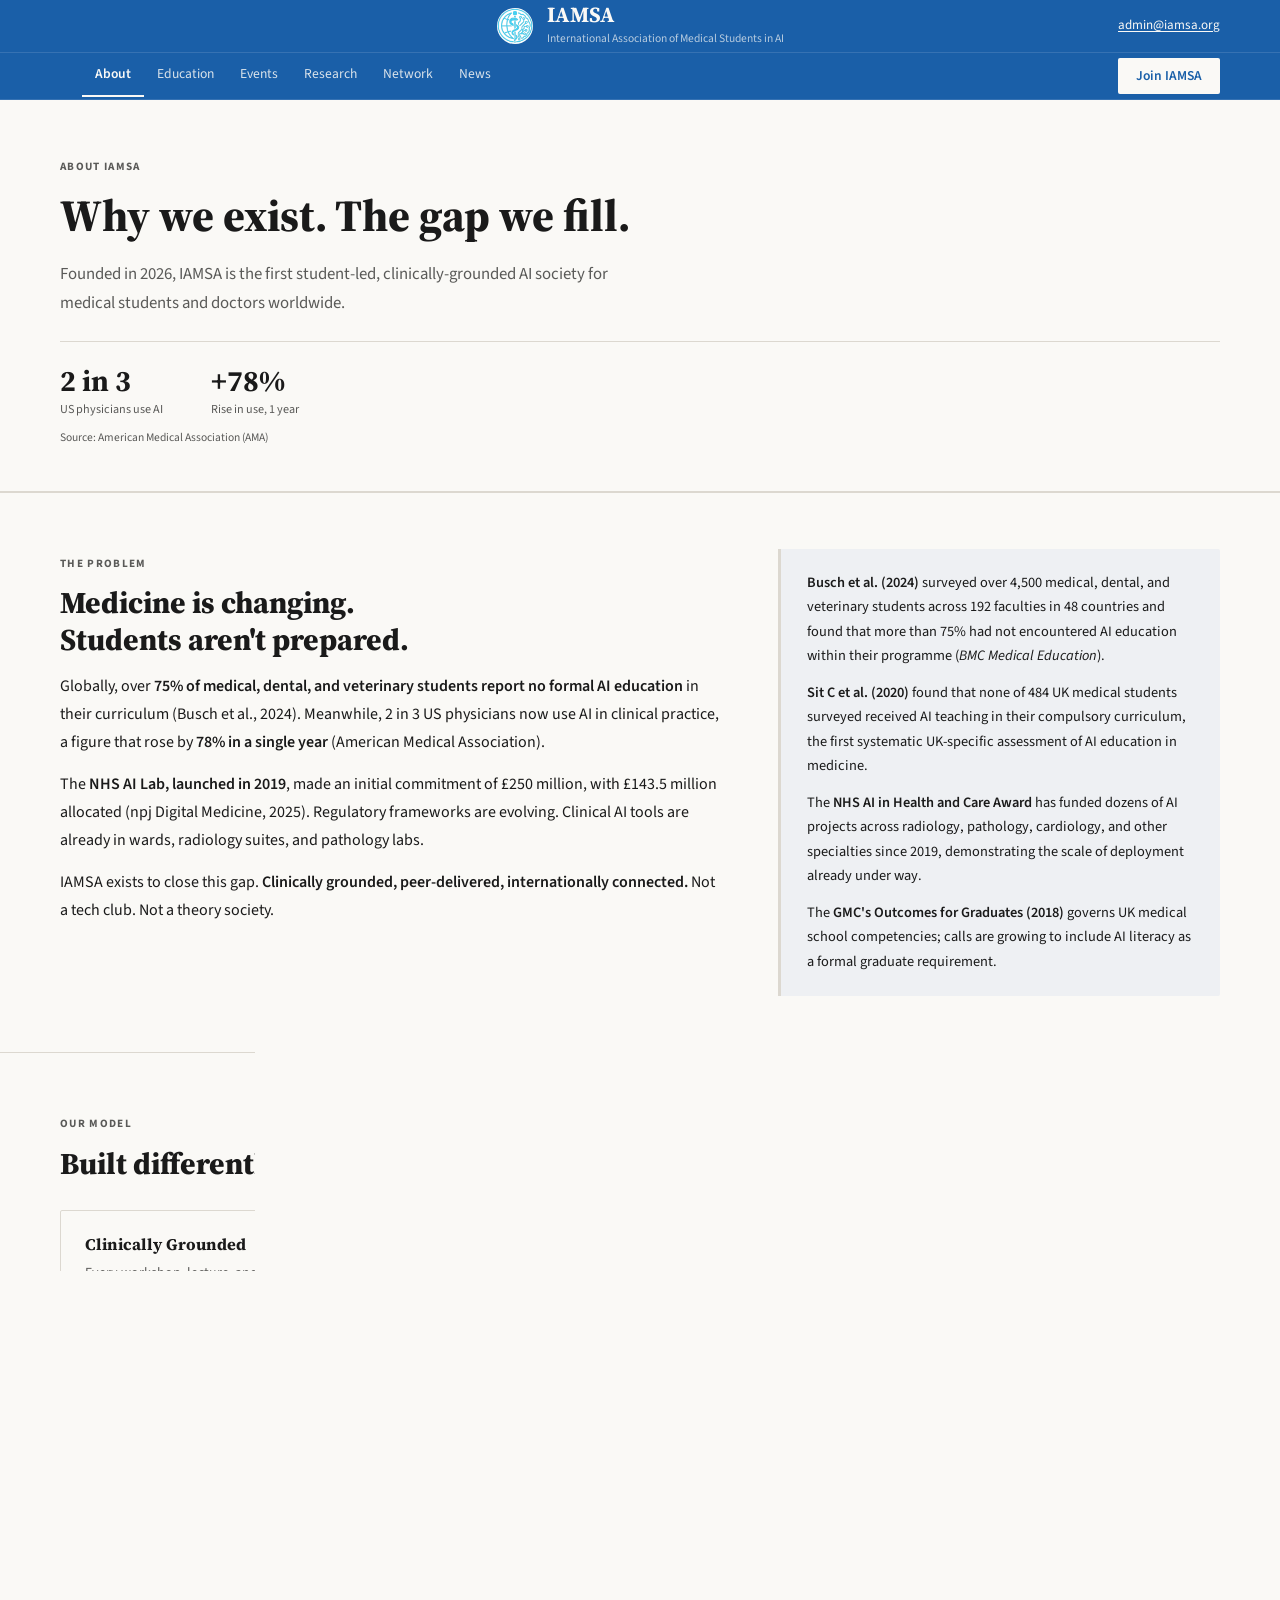
==== commit 71ba67d0: "Add privacy notice page and link it from every page footer Add privacy.html with the IAMSA membershi" ====
--- a/about.html
+++ b/about.html
@@ -204,6 +204,7 @@
       <a href="chapters.html">Network</a>
       <a href="news.html">News</a>
       <a href="join.html">Join IAMSA</a>
+      <a href="privacy.html">Privacy</a>
     </div>
     <div class="footer-contact"><a href="mailto:admin@iamsa.org">admin@iamsa.org</a></div>
   </div>
